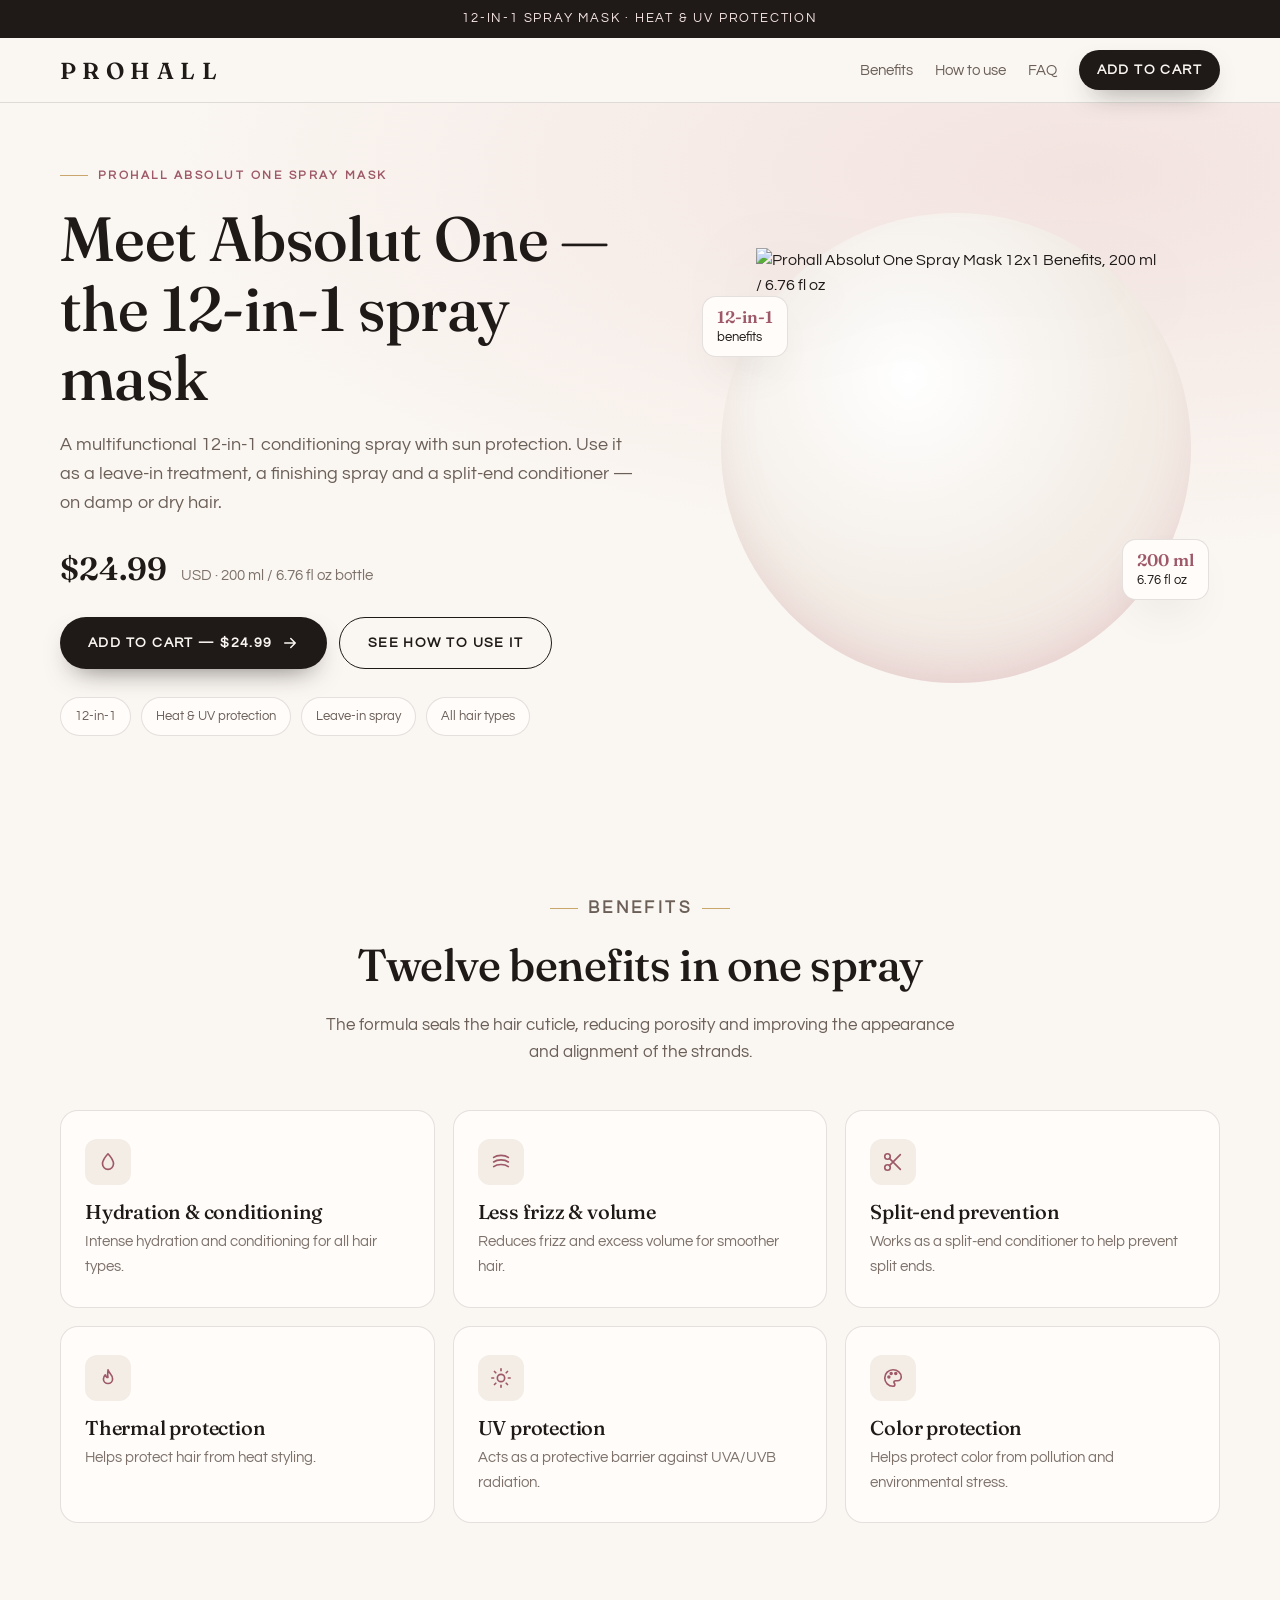
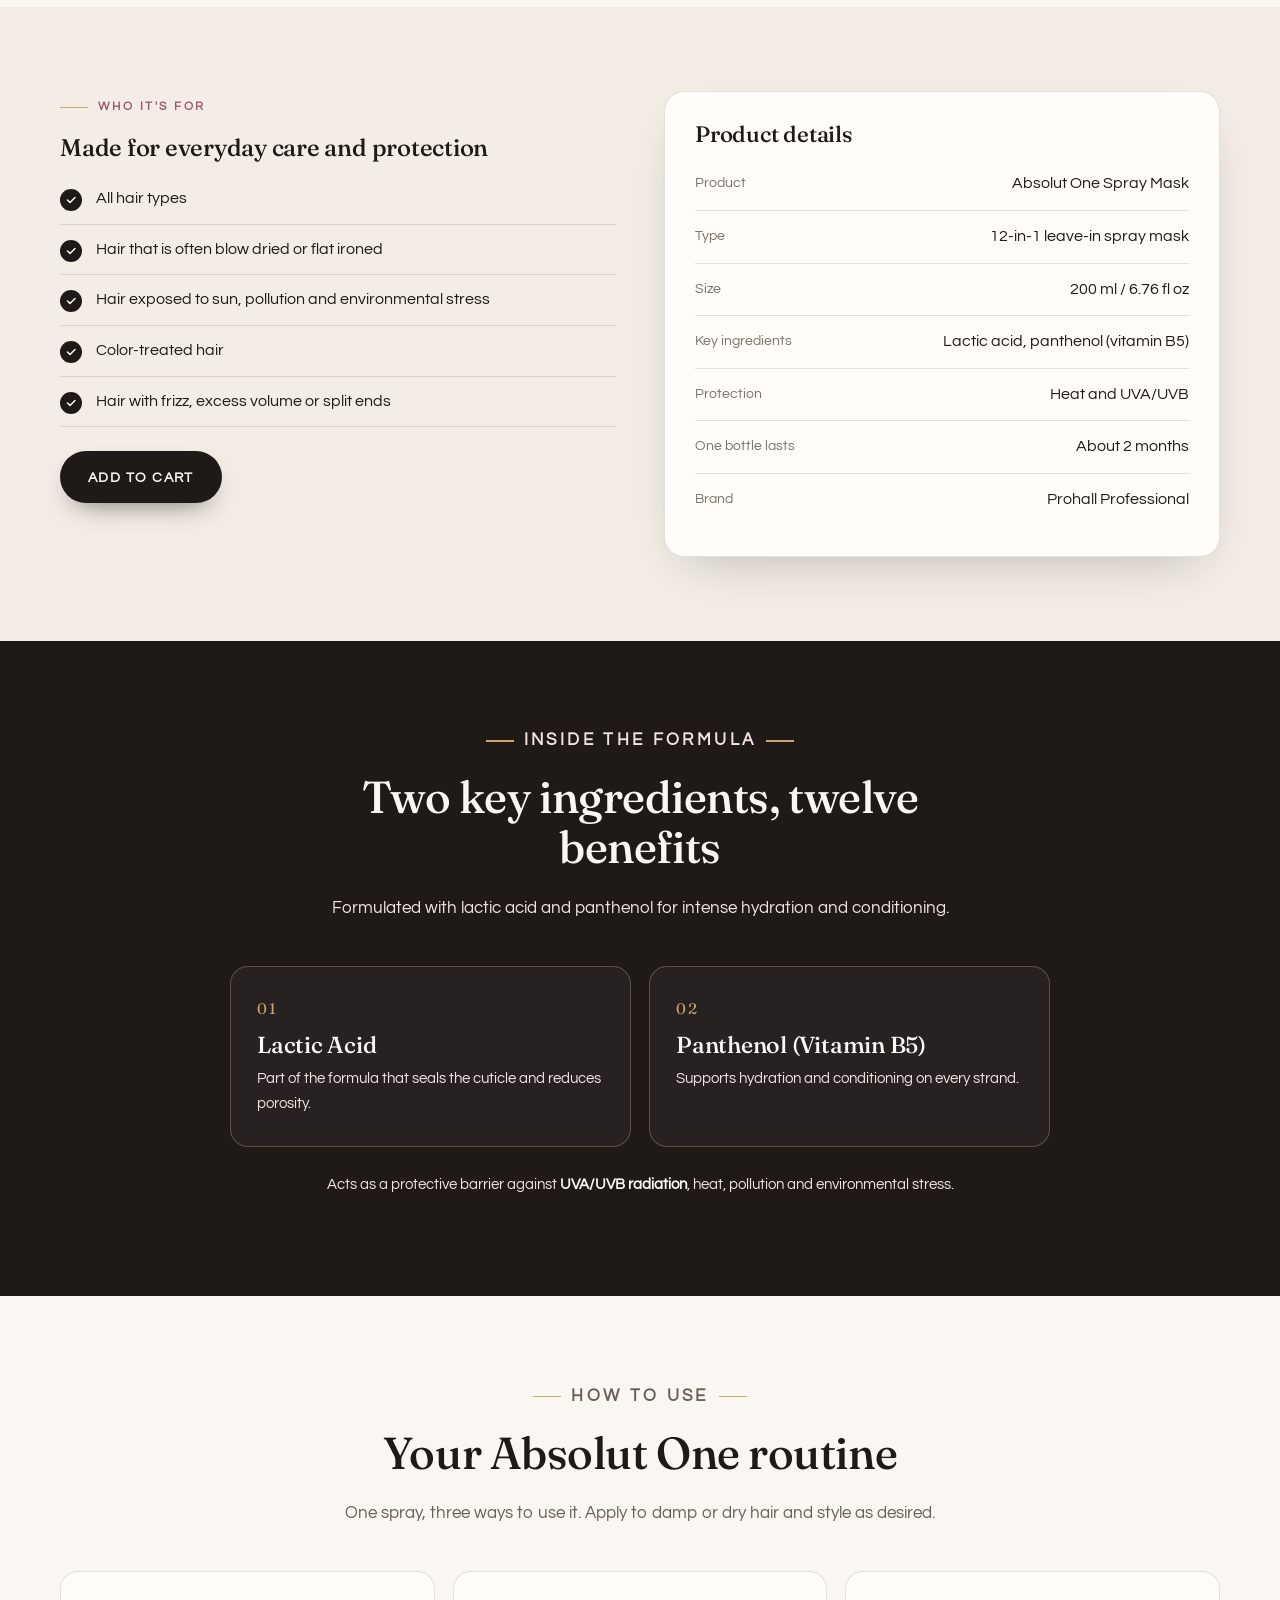
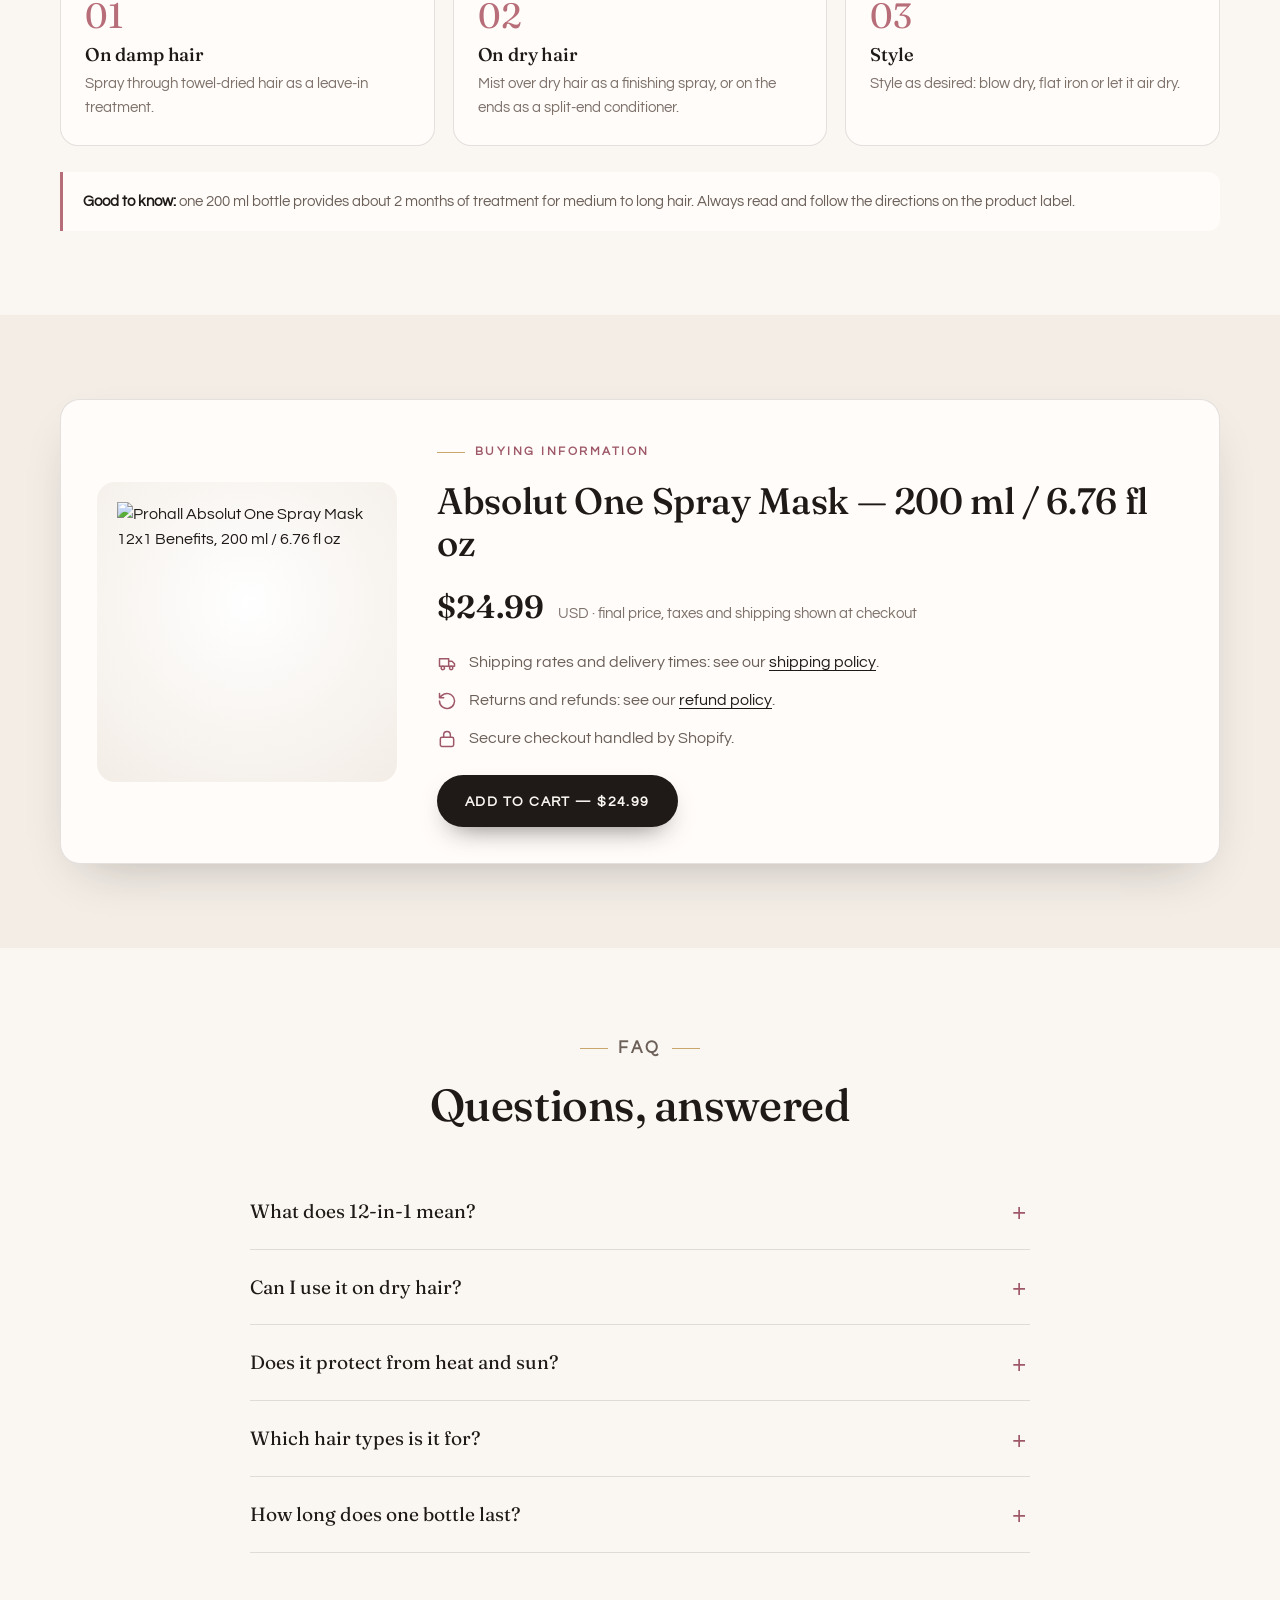
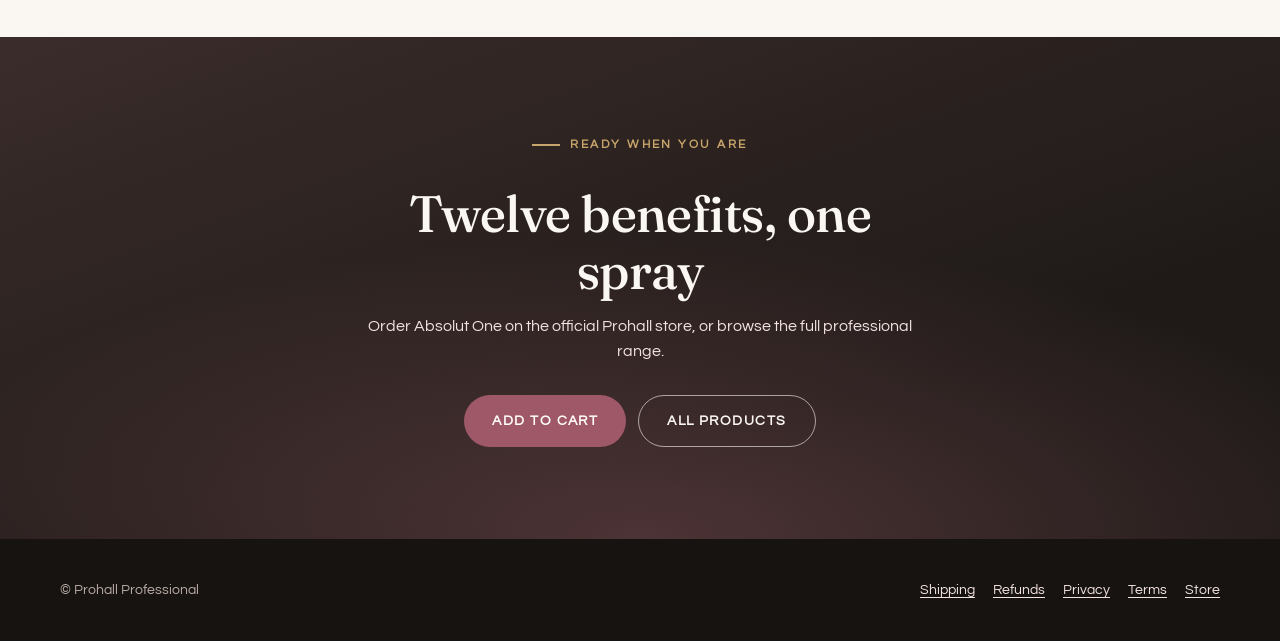
==== absolut-one/a/index.html @ b6f7faee "Add prohall.us landing pages for all five products Short paths /<product>/a/ and /<product>/b/ for S" ====
<!doctype html>
<html lang="en">
<head>
  <meta charset="utf-8">
  <meta name="viewport" content="width=device-width, initial-scale=1">
  <!-- VERSION A — layout test. Same headline, copy, photos and offer as version B; only the layout differs. -->
  <title>Meet Absolut One | Prohall 12-in-1 Spray Mask 200 ml</title>
  <meta name="description" content="Prohall Absolut One Spray Mask 200 ml / 6.76 fl oz: a 12-in-1 leave-in conditioning spray with heat and UV protection, made with lactic acid and panthenol.">
  <meta name="robots" content="noindex">
  <link rel="preconnect" href="https://fonts.googleapis.com">
  <link rel="preconnect" href="https://fonts.gstatic.com" crossorigin>
  <link rel="stylesheet" href="https://fonts.googleapis.com/css2?family=Fraunces:ital,opsz,wght@0,9..144,400..700;1,9..144,400..700&family=Questrial&display=swap">
  <link rel="preload" as="image" href="https://cdn.shopify.com/s/files/1/0581/4065/5793/products/obsolutone.jpg?v=1626621617&width=900">
  <link rel="stylesheet" href="../assets/styles.css">
  <!-- Meta Pixel 1762938528379464: PageView + ViewContent on load, AddToCart on add-to-cart clicks.
       Purchase is sent by Shopify's Meta integration at checkout, never from this page. -->
  <script>
  !function(f,b,e,v,n,t,s){if(f.fbq)return;n=f.fbq=function(){n.callMethod?
  n.callMethod.apply(n,arguments):n.queue.push(arguments)};if(!f._fbq)f._fbq=n;
  n.push=n;n.loaded=!0;n.version='2.0';n.queue=[];t=b.createElement(e);t.async=!0;
  t.src=v;s=b.getElementsByTagName(e)[0];s.parentNode.insertBefore(t,s)}(window,
  document,'script','https://connect.facebook.net/en_US/fbevents.js');
  fbq('init', '1762938528379464');
  fbq('track', 'PageView');
  (function () {
    var P = {"ids": ["40261306319025"], "prices": {"40261306319025": 24.99}, "value": 24.99, "name": "Prohall Absolut One Spray Mask", "page": "absolut-one-v1-a", "variant": "A"};
    var base = { content_type: 'product', content_name: P.name, currency: 'USD', landing_page: P.page, landing_variant: P.variant };
    fbq('track', 'ViewContent', Object.assign({ content_ids: P.ids, value: P.value }, base));
    document.addEventListener('click', function (e) {
      var a = e.target && e.target.closest ? e.target.closest('a[href*="/cart/"]') : null;
      var m = a && a.getAttribute('href').match(/\/cart\/(\d+):(\d+)/);
      if (!m) return;
      var qty = Number(m[2]);
      fbq('track', 'AddToCart', Object.assign({ content_ids: [m[1]], num_items: qty, value: (P.prices[m[1]] || P.value) * qty }, base));
    }, true);
  })();
  </script>
</head>
<body>
  <noscript><img height="1" width="1" style="display:none" alt="" src="https://www.facebook.com/tr?id=1762938528379464&amp;ev=PageView&amp;noscript=1"></noscript>
  <a class="skip" href="#main">Skip to content</a>

  <div class="announce">12-in-1 spray mask · Heat &amp; UV protection</div>

  <header class="site-header">
    <div class="wrap">
      <span class="logo" aria-label="Prohall">PROHALL</span>
      <nav class="header-links" aria-label="Page">
        <a class="hide-sm" href="#benefits">Benefits</a>
        <a class="hide-sm" href="#how-to-use">How to use</a>
        <a class="hide-sm" href="#faq">FAQ</a>
        <a class="btn btn-primary" href="https://shop.prohall.ai/cart/40261306319025:1">Add to cart</a>
      </nav>
    </div>
  </header>

  <main id="main">

    <!-- ============ HERO ============ -->
    <section class="hero" aria-labelledby="hero-title">
      <div class="wrap hero-grid">
        <div>
          <p class="eyebrow">Prohall Absolut One Spray Mask</p>
          <h1 id="hero-title">Meet Absolut One — the 12-in-1 spray mask</h1>
          <p class="hero-lede">A multifunctional 12-in-1 conditioning spray with sun protection. Use it as a leave-in treatment, a finishing spray and a split-end conditioner — on damp or dry hair.</p>

          <div class="price-row">
            <span class="price">$24.99</span>
            <span class="price-note">USD &middot; 200 ml / 6.76 fl oz bottle</span>
          </div>

          <div class="cta-row">
            <a class="btn btn-primary" href="https://shop.prohall.ai/cart/40261306319025:1">
              Add to cart &mdash; $24.99
              <svg viewBox="0 0 24 24" fill="none" stroke="currentColor" stroke-width="2" stroke-linecap="round" stroke-linejoin="round" aria-hidden="true"><path d="M5 12h14M13 6l6 6-6 6"/></svg>
            </a>
            <a class="btn btn-ghost" href="#how-to-use">See how to use it</a>
          </div>

          <ul class="chips" aria-label="Product highlights"><li>12-in-1</li><li>Heat &amp; UV protection</li><li>Leave-in spray</li><li>All hair types</li></ul>
        </div>

        <div class="hero-visual">
          <div class="halo" aria-hidden="true"></div>
          <img src="https://cdn.shopify.com/s/files/1/0581/4065/5793/products/obsolutone.jpg?v=1626621617&width=900"
               width="720" height="720"
               alt="Prohall Absolut One Spray Mask 12x1 Benefits, 200 ml / 6.76 fl oz">
          <div class="float-tag t1" aria-hidden="true"><strong>12-in-1</strong>benefits</div>
          <div class="float-tag t2" aria-hidden="true"><strong>200 ml</strong>6.76 fl oz</div>
        </div>
      </div>
    </section>

    <!-- ============ BENEFITS ============ -->
    <section class="section" id="benefits" aria-labelledby="benefits-title">
      <div class="wrap">
        <div class="section-head center">
          <p class="eyebrow">Benefits</p>
          <h2 id="benefits-title">Twelve benefits in one spray</h2>
          <p>The formula seals the hair cuticle, reducing porosity and improving the appearance and alignment of the strands.</p>
        </div>

        <div class="benefits">
          <article class="benefit">
            <div class="icon"><svg viewBox="0 0 24 24" fill="none" stroke="currentColor" stroke-width="1.8" stroke-linecap="round" stroke-linejoin="round" aria-hidden="true"><path d="M12 3s6 6.5 6 11a6 6 0 0 1-12 0c0-4.5 6-11 6-11z"/></svg></div>
            <h3>Hydration &amp; conditioning</h3>
            <p>Intense hydration and conditioning for all hair types.</p>
          </article>
          <article class="benefit">
            <div class="icon"><svg viewBox="0 0 24 24" fill="none" stroke="currentColor" stroke-width="1.8" stroke-linecap="round" stroke-linejoin="round" aria-hidden="true"><path d="M4 7c4-3 12-3 16 0M4 12c4-3 12-3 16 0M4 17c4-3 12-3 16 0"/></svg></div>
            <h3>Less frizz &amp; volume</h3>
            <p>Reduces frizz and excess volume for smoother hair.</p>
          </article>
          <article class="benefit">
            <div class="icon"><svg viewBox="0 0 24 24" fill="none" stroke="currentColor" stroke-width="1.8" stroke-linecap="round" stroke-linejoin="round" aria-hidden="true"><circle cx="6" cy="6" r="3"/><circle cx="6" cy="18" r="3"/><path d="M8.1 8.1 20 20M8.1 15.9 20 4"/></svg></div>
            <h3>Split-end prevention</h3>
            <p>Works as a split-end conditioner to help prevent split ends.</p>
          </article>
          <article class="benefit">
            <div class="icon"><svg viewBox="0 0 24 24" fill="none" stroke="currentColor" stroke-width="1.8" stroke-linecap="round" stroke-linejoin="round" aria-hidden="true"><path d="M12 3c1 4 5 5 5 10a5 5 0 0 1-10 0c0-2 1-3.5 2-4.5.5 2 1.5 3 3 3-1-3 0-6 0-8.5z"/></svg></div>
            <h3>Thermal protection</h3>
            <p>Helps protect hair from heat styling.</p>
          </article>
          <article class="benefit">
            <div class="icon"><svg viewBox="0 0 24 24" fill="none" stroke="currentColor" stroke-width="1.8" stroke-linecap="round" stroke-linejoin="round" aria-hidden="true"><circle cx="12" cy="12" r="4"/><path d="M12 2v2M12 20v2M2 12h2M20 12h2M4.9 4.9l1.4 1.4M17.7 17.7l1.4 1.4M4.9 19.1l1.4-1.4M17.7 6.3l1.4-1.4"/></svg></div>
            <h3>UV protection</h3>
            <p>Acts as a protective barrier against UVA/UVB radiation.</p>
          </article>
          <article class="benefit">
            <div class="icon"><svg viewBox="0 0 24 24" fill="none" stroke="currentColor" stroke-width="1.8" stroke-linecap="round" stroke-linejoin="round" aria-hidden="true"><path d="M12 3a9 9 0 1 0 0 18c1.5 0 2-1 2-2s-1-1.5-1-2.5 1-1.5 2-1.5h2a4 4 0 0 0 4-4c0-4.5-4-8-9-8z"/><circle cx="7.5" cy="11" r="1"/><circle cx="10" cy="7" r="1"/><circle cx="15" cy="7" r="1"/></svg></div>
            <h3>Color protection</h3>
            <p>Helps protect color from pollution and environmental stress.</p>
          </article>
        </div>
      </div>
    </section>

    <!-- ============ WHO IT'S FOR + SPEC ============ -->
    <section class="section section-alt" id="details" aria-labelledby="details-title">
      <div class="wrap split">
        <div>
          <p class="eyebrow">Who it&#x27;s for</p>
          <h2 id="details-title">Made for everyday care and protection</h2>
          <ul class="ticks">
            <li>All hair types</li>
            <li>Hair that is often blow dried or flat ironed</li>
            <li>Hair exposed to sun, pollution and environmental stress</li>
            <li>Color-treated hair</li>
            <li>Hair with frizz, excess volume or split ends</li>
          </ul>
          <a class="btn btn-primary" href="https://shop.prohall.ai/cart/40261306319025:1">Add to cart</a>
        </div>

        <aside class="spec" aria-label="Product details">
          <h3>Product details</h3>
          <dl>
            <dt>Product</dt><dd>Absolut One Spray Mask</dd>
            <dt>Type</dt><dd>12-in-1 leave-in spray mask</dd>
            <dt>Size</dt><dd>200 ml / 6.76 fl oz</dd>
            <dt>Key ingredients</dt><dd>Lactic acid, panthenol (vitamin B5)</dd>
            <dt>Protection</dt><dd>Heat and UVA/UVB</dd>
            <dt>One bottle lasts</dt><dd>About 2 months</dd>
            <dt>Brand</dt><dd>Prohall Professional</dd>
          </dl>
        </aside>
      </div>
    </section>

    <!-- ============ FORMULA / KIT ============ -->
    <section class="section section-dark" id="formula" aria-labelledby="formula-title">
      <div class="wrap">
        <div class="section-head center">
          <p class="eyebrow">Inside the formula</p>
          <h2 id="formula-title">Two key ingredients, twelve benefits</h2>
          <p>Formulated with lactic acid and panthenol for intense hydration and conditioning.</p>
        </div>
        <div class="ingredients cols-2">
          <article class="ingredient">
            <span class="num">01</span>
            <h3>Lactic Acid</h3>
            <p>Part of the formula that seals the cuticle and reduces porosity.</p>
          </article>
          <article class="ingredient">
            <span class="num">02</span>
            <h3>Panthenol (Vitamin B5)</h3>
            <p>Supports hydration and conditioning on every strand.</p>
          </article>
        </div>
        <p class="lumini">Acts as a protective barrier against <strong>UVA/UVB radiation</strong>, heat, pollution and environmental stress.</p>
      </div>
    </section>

    <!-- ============ HOW TO USE ============ -->
    <section class="section" id="how-to-use" aria-labelledby="howto-title">
      <div class="wrap">
        <div class="section-head center">
          <p class="eyebrow">How to use</p>
          <h2 id="howto-title">Your Absolut One routine</h2>
          <p>One spray, three ways to use it. Apply to damp or dry hair and style as desired.</p>
        </div>
        <ol class="steps">
          <li><h3>On damp hair</h3><p>Spray through towel-dried hair as a leave-in treatment.</p></li>
          <li><h3>On dry hair</h3><p>Mist over dry hair as a finishing spray, or on the ends as a split-end conditioner.</p></li>
          <li><h3>Style</h3><p>Style as desired: blow dry, flat iron or let it air dry.</p></li>
        </ol>
        <div class="note">
          <strong>Good to know:</strong> one 200 ml bottle provides about 2 months of treatment for medium to long hair. Always read and follow the directions on the product label.
        </div>
      </div>
    </section>

    <!-- ============ BUYING INFORMATION ============ -->
    <section class="section section-alt" id="buy" aria-labelledby="buy-title">
      <div class="wrap">
        <div class="buy-card">
          <div class="pack">
            <img src="https://cdn.shopify.com/s/files/1/0581/4065/5793/products/obsolutone.jpg?v=1626621617&width=600"
                 width="720" height="720" loading="lazy"
                 alt="Prohall Absolut One Spray Mask 12x1 Benefits, 200 ml / 6.76 fl oz">
          </div>
          <div>
            <p class="eyebrow">Buying information</p>
            <h2 id="buy-title">Absolut One Spray Mask — 200 ml / 6.76 fl oz</h2>
            <div class="price-row" style="margin:6px 0 4px">
              <span class="price">$24.99</span>
              <span class="price-note">USD &middot; final price, taxes and shipping shown at checkout</span>
            </div>
            <ul class="info-list">
              <li>
                <svg viewBox="0 0 24 24" fill="none" stroke="currentColor" stroke-width="1.8" stroke-linecap="round" stroke-linejoin="round" aria-hidden="true"><path d="M3 7h11v9H3zM14 10h4l3 3v3h-7"/><circle cx="7" cy="18" r="2"/><circle cx="17" cy="18" r="2"/></svg>
                <span>Shipping rates and delivery times: see our <a href="https://shop.prohall.ai/policies/shipping-policy">shipping policy</a>.</span>
              </li>
              <li>
                <svg viewBox="0 0 24 24" fill="none" stroke="currentColor" stroke-width="1.8" stroke-linecap="round" stroke-linejoin="round" aria-hidden="true"><path d="M3 12a9 9 0 1 0 3-6.7L3 8M3 3v5h5"/></svg>
                <span>Returns and refunds: see our <a href="https://shop.prohall.ai/policies/refund-policy">refund policy</a>.</span>
              </li>
              <li>
                <svg viewBox="0 0 24 24" fill="none" stroke="currentColor" stroke-width="1.8" stroke-linecap="round" stroke-linejoin="round" aria-hidden="true"><rect x="4" y="10" width="16" height="11" rx="2"/><path d="M8 10V7a4 4 0 0 1 8 0v3"/></svg>
                <span>Secure checkout handled by Shopify.</span>
              </li>
            </ul>
            <div class="cta-row">
              <a class="btn btn-primary" href="https://shop.prohall.ai/cart/40261306319025:1">Add to cart &mdash; $24.99</a>
            </div>
          </div>
        </div>
      </div>
    </section>

    <!-- ============ FAQ ============ -->
    <section class="section" id="faq" aria-labelledby="faq-title">
      <div class="wrap">
        <div class="section-head center">
          <p class="eyebrow">FAQ</p>
          <h2 id="faq-title">Questions, answered</h2>
        </div>
        <div class="faq">
          <details>
            <summary>What does 12-in-1 mean?</summary>
            <p>Absolut One works as a leave-in treatment, finishing spray and split-end conditioner, with benefits including hydration and conditioning, less frizz and volume, split-end prevention, thermal and UV protection, and color protection.</p>
          </details>
          <details>
            <summary>Can I use it on dry hair?</summary>
            <p>Yes. Apply to damp or dry hair and style as desired.</p>
          </details>
          <details>
            <summary>Does it protect from heat and sun?</summary>
            <p>It acts as a protective barrier against UVA/UVB radiation and helps protect hair from heat, pollution and environmental stress.</p>
          </details>
          <details>
            <summary>Which hair types is it for?</summary>
            <p>All hair types.</p>
          </details>
          <details>
            <summary>How long does one bottle last?</summary>
            <p>About 2 months of treatment for medium to long hair.</p>
          </details>
        </div>
      </div>
    </section>

    <!-- ============ FINAL ACTION ============ -->
    <section class="final" aria-labelledby="final-title">
      <div class="wrap">
        <p class="eyebrow">Ready when you are</p>
        <h2 id="final-title">Twelve benefits, one spray</h2>
        <p>Order Absolut One on the official Prohall store, or browse the full professional range.</p>
        <div class="cta-row">
          <a class="btn btn-gold" href="https://shop.prohall.ai/cart/40261306319025:1">Add to cart</a>
          <a class="btn btn-ghost" href="https://shop.prohall.ai/collections/all">All products</a>
        </div>
      </div>
    </section>
  </main>

  <footer class="site-footer">
    <div class="wrap">
      <span>&copy; Prohall Professional</span>
      <nav aria-label="Store policies">
        <a href="https://shop.prohall.ai/policies/shipping-policy">Shipping</a>
        <a href="https://shop.prohall.ai/policies/refund-policy">Refunds</a>
        <a href="https://shop.prohall.ai/policies/privacy-policy">Privacy</a>
        <a href="https://shop.prohall.ai/policies/terms-of-service">Terms</a>
        <a href="https://shop.prohall.ai/">Store</a>
      </nav>
    </div>
  </footer>

  <div class="sticky-buy">
    <span class="s-name"><strong>Absolut One</strong>$24.99 &middot; 200 ml</span>
    <a class="btn btn-primary" href="https://shop.prohall.ai/cart/40261306319025:1">Add to cart</a>
  </div>

  <!-- Split tracking: replace this tag with the EXACT one copied from
       Split -> New run -> Install tracking. Same tag on A and B. -->
  <script defer src="https://YOUR-TOOL-DOMAIN/external-landing.js"
    data-split-experiment="EXPERIMENT-ID-FROM-DASHBOARD"
    data-split-storefront="shop.prohall.ai"></script>
</body>
</html>
---- absolut-one/assets/styles.css ----
/* Prohall Absolut One Spray Mask — shared layout for versions A and B.
   Both pages load this same file so only the headline differs. */

:root {
  /* Tokens matched to the live shop.prohall.ai theme ("Blush & Champagne", lux-tokens.css) */
  --ivory: #FAF6F1;      /* --lux-canvas   */
  --cream: #F3EDE6;      /* --lux-canvas-2 */
  --sand: #F3E3E0;       /* --lux-blush    */
  --espresso: #1F1A18;   /* --lux-ink      */
  --cocoa: #6B5F58;      /* --lux-ink-soft */
  --muted: #7d716a;
  --gold: #B76E79;       /* --lux-rose (primary accent) */
  --gold-deep: #9E5867;  /* --lux-rose-deep */
  --champagne: #C9A66B;  /* --lux-gold, used sparingly */
  --line: rgba(31, 26, 24, .12);
  --white: #FFFCF9;      /* --lux-card */
  --radius: 18px;        /* theme card radius */
  --radius-lg: 20px;     /* theme media radius */
  --shadow: 0 20px 50px -24px rgba(31, 26, 24, .3);
  --ease: cubic-bezier(.16, 1, .3, 1);
  --serif: "Fraunces", "Cormorant Garamond", Georgia, "Times New Roman", serif;
  --sans: "Questrial", -apple-system, BlinkMacSystemFont, "Segoe UI", Roboto, Arial, sans-serif;
  --wrap: 1200px;        /* theme page width */
}

*, *::before, *::after { box-sizing: border-box; }
html { scroll-behavior: smooth; -webkit-text-size-adjust: 100%; }
@media (prefers-reduced-motion: reduce) { html { scroll-behavior: auto; } * { transition: none !important; animation: none !important; } }

body {
  margin: 0;
  font-family: var(--sans);
  font-size: 16px;
  line-height: 1.6;
  color: var(--espresso);
  background: var(--ivory);
  -webkit-font-smoothing: antialiased;
}

img { max-width: 100%; height: auto; display: block; }
a { color: inherit; }
h1, h2, h3 { font-family: var(--serif); font-weight: 500; line-height: 1.12; margin: 0 0 .5em; letter-spacing: -.01em; }
p { margin: 0 0 1em; }

.wrap { width: 100%; max-width: var(--wrap); margin: 0 auto; padding: 0 20px; }

.skip { position: absolute; left: -9999px; top: 0; background: var(--espresso); color: var(--white); padding: 10px 16px; z-index: 100; }
.skip:focus { left: 12px; top: 12px; }

:focus-visible { outline: 3px solid var(--gold); outline-offset: 3px; border-radius: 6px; }

/* ---------- Buttons ---------- */
.btn {
  display: inline-flex; align-items: center; justify-content: center; gap: .55em;
  min-height: 52px; padding: 0 28px;
  border-radius: 999px;
  font-weight: 600; font-size: .9rem; letter-spacing: .1em; text-transform: uppercase;
  text-decoration: none;
  transition: transform .35s var(--ease), background-color .35s var(--ease), box-shadow .35s var(--ease), color .35s var(--ease);
}
.btn:hover { transform: translateY(-1px); }
.btn-primary { background: var(--espresso); color: var(--ivory); box-shadow: 0 12px 28px -14px rgba(31, 26, 24, .7); }
.btn-primary:hover { background: var(--gold-deep); }
.btn-ghost { background: transparent; color: var(--espresso); border: 1.5px solid var(--espresso); }
.btn-ghost:hover { background: var(--espresso); color: var(--ivory); }
.btn-gold { background: var(--gold-deep); color: var(--white); }
.btn-gold:hover { background: #874a57; }
.btn svg { width: 18px; height: 18px; flex: none; }

/* ---------- Announcement + header ---------- */
.announce {
  background: var(--espresso); color: var(--sand);
  text-align: center; font-size: .8rem; letter-spacing: .14em; text-transform: uppercase;
  padding: 9px 16px;
}
.site-header { border-bottom: 1px solid var(--line); background: rgba(250, 246, 241, .92); backdrop-filter: blur(8px); position: sticky; top: 0; z-index: 20; }
.site-header .wrap { display: flex; align-items: center; justify-content: space-between; height: 64px; }
.logo { font-family: var(--serif); font-size: 1.45rem; letter-spacing: .28em; text-decoration: none; font-weight: 600; }
.header-links { display: flex; align-items: center; gap: 22px; font-size: .92rem; }
.header-links a { text-decoration: none; color: var(--cocoa); }
.header-links a:hover { color: var(--espresso); text-decoration: underline; text-underline-offset: 4px; }
.header-links .btn { min-height: 40px; padding: 0 18px; font-size: .88rem; color: var(--ivory); }
.header-links .btn:hover { color: var(--ivory); text-decoration: none; }
@media (max-width: 640px) { .header-links .hide-sm { display: none; } }

/* ---------- Hero ---------- */
.hero { position: relative; overflow: hidden; padding: 56px 0 72px; background: radial-gradient(120% 90% at 85% 10%, #F3E3E0 0%, rgba(243, 227, 224, 0) 60%), var(--ivory); }
.hero-grid { display: grid; grid-template-columns: 1.05fr .95fr; gap: 48px; align-items: center; }
.eyebrow { display: inline-flex; align-items: center; gap: 10px; font-size: .78rem; letter-spacing: .2em; text-transform: uppercase; color: var(--gold-deep); font-weight: 600; margin-bottom: 18px; }
.eyebrow::before { content: ""; width: 28px; height: 1.5px; background: var(--champagne); }
.hero h1 { font-size: clamp(2.3rem, 5.2vw, 3.9rem); margin-bottom: 18px; }
.hero h1 em { font-style: italic; color: var(--gold-deep); }
.hero-lede { font-size: 1.12rem; color: var(--cocoa); max-width: 34em; }
.price-row { display: flex; align-items: baseline; gap: 14px; margin: 26px 0 22px; flex-wrap: wrap; }
.price { font-family: var(--serif); font-size: 2rem; font-weight: 600; }
.price-note { color: var(--muted); font-size: .92rem; }
.cta-row { display: flex; flex-wrap: wrap; gap: 12px; }
.chips { list-style: none; padding: 0; margin: 28px 0 0; display: flex; flex-wrap: wrap; gap: 10px; }
.chips li { font-size: .84rem; padding: 8px 14px; border: 1px solid var(--line); border-radius: 999px; background: var(--white); color: var(--cocoa); }

.hero-visual { position: relative; display: grid; place-items: center; }
.hero-visual .halo { position: absolute; width: min(92%, 470px); aspect-ratio: 1; border-radius: 50%; background: radial-gradient(circle at 40% 35%, #fff 0%, var(--cream) 55%, var(--sand) 100%); box-shadow: inset 0 -30px 60px -30px rgba(183, 110, 121, .3); }
.hero-visual img { position: relative; width: min(78%, 400px); filter: drop-shadow(0 30px 40px rgba(31, 26, 24, .25)); }
.float-tag { position: absolute; background: var(--white); border: 1px solid var(--line); border-radius: 14px; padding: 10px 14px; font-size: .82rem; box-shadow: var(--shadow); line-height: 1.3; }
.float-tag strong { display: block; font-family: var(--serif); font-size: 1.05rem; font-weight: 600; color: var(--gold-deep); }
.float-tag.t1 { top: 12%; left: 2%; }
.float-tag.t2 { bottom: 12%; right: 2%; }

@media (max-width: 880px) {
  .hero { padding: 36px 0 56px; }
  .hero-grid { grid-template-columns: 1fr; gap: 36px; }
  .hero-visual { order: -1; min-height: 240px; }
  .hero-visual .halo { width: min(64%, 260px); }
  .hero-visual img { width: min(46%, 200px); }
  .float-tag { padding: 7px 11px; font-size: .74rem; }
  .float-tag strong { font-size: .92rem; }
  .float-tag.t1 { top: 6%; left: 0; }
  .float-tag.t2 { bottom: 6%; right: 0; }
  .hero h1 { font-size: clamp(2rem, 8.4vw, 2.6rem); }
  .announce { font-size: .7rem; letter-spacing: .1em; }
  .cta-row .btn { flex: 1 1 100%; }
}

/* ---------- Sections ---------- */
section { scroll-margin-top: 72px; }
.section { padding: 84px 0; }
.section-alt { background: var(--cream); }
.section-dark { background: var(--espresso); color: var(--ivory); }
.section-head { max-width: 640px; margin-bottom: 44px; }
.section-head.center { margin-left: auto; margin-right: auto; text-align: center; }
.section-head.center .eyebrow::after { content: ""; width: 28px; height: 1.5px; background: var(--champagne); }
.section-dark .eyebrow, .final .eyebrow { color: var(--champagne); }
.section-head h2 { font-size: clamp(1.9rem, 3.8vw, 2.8rem); }
.section-head p { color: var(--cocoa); font-size: 1.05rem; }
.section-dark .section-head p { color: var(--sand); }
@media (max-width: 640px) { .section { padding: 60px 0; } }

/* Benefits */
.benefits { display: grid; grid-template-columns: repeat(3, 1fr); gap: 18px; }
.benefit { background: var(--white); border: 1px solid var(--line); border-radius: var(--radius); padding: 28px 24px; transition: transform .2s ease, box-shadow .2s ease; }
.benefit:hover { transform: translateY(-3px); box-shadow: var(--shadow); }
.benefit .icon { width: 46px; height: 46px; border-radius: 12px; display: grid; place-items: center; background: var(--cream); color: var(--gold-deep); margin-bottom: 16px; }
.benefit .icon svg { width: 22px; height: 22px; }
.benefit h3 { font-size: 1.25rem; margin-bottom: 6px; }
.benefit p { color: var(--muted); margin: 0; font-size: .96rem; }
@media (max-width: 880px) { .benefits { grid-template-columns: 1fr 1fr; } }
@media (max-width: 560px) { .benefits { grid-template-columns: 1fr; } }

/* Who it's for + spec */
.split { display: grid; grid-template-columns: 1fr 1fr; gap: 48px; align-items: start; }
@media (max-width: 880px) { .split { grid-template-columns: 1fr; gap: 32px; } }
.ticks { list-style: none; padding: 0; margin: 0 0 24px; }
.ticks li { position: relative; padding: 12px 0 12px 36px; border-bottom: 1px solid var(--line); }
.ticks li::before { content: ""; position: absolute; left: 0; top: 15px; width: 22px; height: 22px; border-radius: 50%; background: var(--espresso) url("data:image/svg+xml,%3Csvg xmlns='http://www.w3.org/2000/svg' viewBox='0 0 24 24' fill='none' stroke='%23FAF6F1' stroke-width='3' stroke-linecap='round' stroke-linejoin='round'%3E%3Cpath d='M5 12l5 5L20 7'/%3E%3C/svg%3E") center / 12px no-repeat; }
.spec { background: var(--white); border: 1px solid var(--line); border-radius: var(--radius-lg); padding: 30px; box-shadow: var(--shadow); }
.spec h3 { font-size: 1.4rem; }
.spec dl { margin: 0; display: grid; grid-template-columns: auto 1fr; }
.spec dt, .spec dd { padding: 13px 0; border-bottom: 1px solid var(--line); margin: 0; }
.spec dt { color: var(--muted); font-size: .9rem; padding-right: 18px; }
.spec dd { font-weight: 500; text-align: right; }
.spec dl > :nth-last-child(-n+2) { border-bottom: 0; }

/* Ingredients */
.ingredients { display: grid; grid-template-columns: repeat(3, 1fr); gap: 18px; }
.ingredient { border: 1px solid rgba(201, 166, 107, .35); border-radius: var(--radius); padding: 30px 26px; background: rgba(255, 255, 255, .04); }
.ingredient .num { font-family: var(--serif); font-size: .95rem; color: var(--champagne); letter-spacing: .1em; }
.ingredient h3 { font-size: 1.45rem; margin: 10px 0 8px; color: var(--ivory); }
.ingredient p { color: var(--sand); margin: 0; font-size: .96rem; }
.lumini { margin-top: 26px; text-align: center; color: var(--sand); font-size: .95rem; }
.lumini strong { color: var(--ivory); }
@media (max-width: 880px) { .ingredients { grid-template-columns: 1fr; } }

/* Steps */
.steps { list-style: none; counter-reset: step; padding: 0; margin: 0; display: grid; grid-template-columns: repeat(3, 1fr); gap: 18px; }
.steps li { counter-increment: step; background: var(--white); border: 1px solid var(--line); border-radius: var(--radius); padding: 26px 24px 24px; position: relative; }
.steps li::before { content: counter(step, decimal-leading-zero); font-family: var(--serif); font-size: 2.2rem; color: var(--gold); line-height: 1; display: block; margin-bottom: 12px; }
.steps h3 { font-size: 1.15rem; margin-bottom: 6px; }
.steps p { margin: 0; color: var(--muted); font-size: .95rem; }
@media (max-width: 880px) { .steps { grid-template-columns: 1fr 1fr; } }
@media (max-width: 560px) { .steps { grid-template-columns: 1fr; } }
.note { margin-top: 26px; padding: 18px 20px; border-left: 3px solid var(--gold); background: var(--white); border-radius: 0 12px 12px 0; font-size: .92rem; color: var(--cocoa); }
.note strong { color: var(--espresso); }

/* Buying info */
.buy-card { display: grid; grid-template-columns: 300px 1fr; gap: 40px; align-items: center; background: var(--white); border: 1px solid var(--line); border-radius: var(--radius-lg); padding: 36px; box-shadow: var(--shadow); }
.buy-card .pack { background: radial-gradient(circle at 50% 40%, #fff, var(--cream)); border-radius: var(--radius); padding: 20px; }
.buy-card h2 { font-size: clamp(1.7rem, 3vw, 2.3rem); }
.info-list { list-style: none; padding: 0; margin: 18px 0 24px; display: grid; gap: 12px; }
.info-list li { display: flex; gap: 12px; align-items: flex-start; color: var(--cocoa); }
.info-list svg { width: 20px; height: 20px; flex: none; color: var(--gold-deep); margin-top: 3px; }
.info-list a { color: var(--espresso); font-weight: 500; text-underline-offset: 3px; }
@media (max-width: 760px) { .buy-card { grid-template-columns: 1fr; padding: 24px; gap: 20px; } .buy-card .pack { max-width: 240px; margin: 0 auto; } }

/* FAQ */
.faq { max-width: 780px; margin: 0 auto; }
.faq details { border-bottom: 1px solid var(--line); }
.faq summary { list-style: none; cursor: pointer; padding: 22px 40px 22px 0; font-family: var(--serif); font-size: 1.2rem; position: relative; }
.faq summary::-webkit-details-marker { display: none; }
.faq summary::after { content: "+"; position: absolute; right: 4px; top: 50%; transform: translateY(-50%); font-family: var(--sans); font-size: 1.6rem; color: var(--gold-deep); transition: transform .2s ease; }
.faq details[open] summary::after { transform: translateY(-50%) rotate(45deg); }
.faq details p { color: var(--cocoa); padding-bottom: 20px; margin: 0; }

/* Final CTA */
.final { text-align: center; background: linear-gradient(160deg, #3a2c2a 0%, var(--espresso) 70%); color: var(--ivory); padding: 92px 0; position: relative; overflow: hidden; }
.final::before { content: ""; position: absolute; inset: auto -10% -60% -10%; height: 120%; background: radial-gradient(closest-side, rgba(183, 110, 121, .3), transparent); pointer-events: none; }
.final .wrap { position: relative; }
.final h2 { font-size: clamp(2rem, 4.4vw, 3.2rem); max-width: 18ch; margin: 0 auto 14px; }
.final p { color: var(--sand); max-width: 36em; margin: 0 auto 30px; }
.final .cta-row { justify-content: center; }
.final .btn-ghost { color: var(--ivory); border-color: rgba(250, 246, 241, .6); }
.final .btn-ghost:hover { background: var(--ivory); color: var(--espresso); }
@media (max-width: 560px) { .final .cta-row .btn { flex: 1 1 100%; } }

/* Footer */
.site-footer { background: #171311; color: #b9aca5; padding: 40px 0 110px; font-size: .88rem; }
.site-footer .wrap { display: flex; flex-wrap: wrap; justify-content: space-between; gap: 20px; }
.site-footer nav { display: flex; flex-wrap: wrap; gap: 18px; }
.site-footer a { color: #F3E3E0; text-underline-offset: 3px; }
@media (min-width: 881px) { .site-footer { padding-bottom: 40px; } }

/* Sticky mobile buy bar */
.sticky-buy { position: fixed; left: 0; right: 0; bottom: 0; z-index: 30; display: none; align-items: center; gap: 12px; padding: 12px 16px calc(12px + env(safe-area-inset-bottom)); background: rgba(250, 246, 241, .97); border-top: 1px solid var(--line); box-shadow: 0 -10px 30px -18px rgba(31, 26, 24, .4); }
.sticky-buy .s-name { flex: 1; line-height: 1.25; font-size: .9rem; }
.sticky-buy .s-name strong { display: block; font-family: var(--serif); font-size: 1rem; }
.sticky-buy .btn { min-height: 46px; padding: 0 22px; }
@media (max-width: 880px) { .sticky-buy { display: flex; } }

/* ---------- Flexible grids (column count follows item count) ---------- */
.ingredients.cols-2 { grid-template-columns: repeat(2, 1fr); max-width: 820px; margin: 0 auto; }
.ingredients.cols-4 { grid-template-columns: repeat(4, 1fr); }
.steps.cols-4 { grid-template-columns: repeat(4, 1fr); }
@media (max-width: 1000px) { .ingredients.cols-4 { grid-template-columns: 1fr 1fr; } .steps.cols-4 { grid-template-columns: 1fr 1fr; } }
@media (max-width: 560px) { .ingredients.cols-2, .ingredients.cols-4, .steps.cols-4 { grid-template-columns: 1fr; } }
.ingredient .size { display: inline-block; margin-top: 12px; font-size: .8rem; letter-spacing: .12em; text-transform: uppercase; color: var(--champagne); }

/* ---------- Product gallery ---------- */
.gallery { display: grid; grid-template-columns: repeat(4, 1fr); gap: 14px; }
.gallery figure { margin: 0; background: var(--white); border: 1px solid var(--line); border-radius: var(--radius); overflow: hidden; aspect-ratio: 1; }
.gallery img { width: 100%; height: 100%; object-fit: cover; }
@media (max-width: 760px) { .gallery { grid-template-columns: 1fr 1fr; } }

/* ---------- Size picker (multi-variant products) ---------- */
.sizes { display: grid; grid-template-columns: 1fr 1fr; gap: 12px; margin: 18px 0 22px; }
.size-card { display: block; text-decoration: none; border: 1.5px solid var(--line); border-radius: var(--radius); padding: 16px 18px; background: var(--white); transition: border-color .35s var(--ease), transform .35s var(--ease); }
.size-card:hover { border-color: var(--gold-deep); transform: translateY(-2px); }
.size-card .sz { display: block; font-size: .78rem; letter-spacing: .14em; text-transform: uppercase; color: var(--muted); }
.size-card .pr { display: block; font-family: var(--serif); font-size: 1.5rem; font-weight: 600; margin: 2px 0 6px; }
.size-card .go { font-size: .82rem; font-weight: 600; letter-spacing: .08em; text-transform: uppercase; color: var(--gold-deep); }
@media (max-width: 420px) { .sizes { grid-template-columns: 1fr; } }

/* Keep tall product photos (e.g. portrait bottle shots) in proportion */
.hero-visual img { max-height: 480px; object-fit: contain; }
.buy-card .pack img { max-height: 320px; width: 100%; object-fit: contain; }
@media (max-width: 880px) { .hero-visual img { max-height: 260px; } }
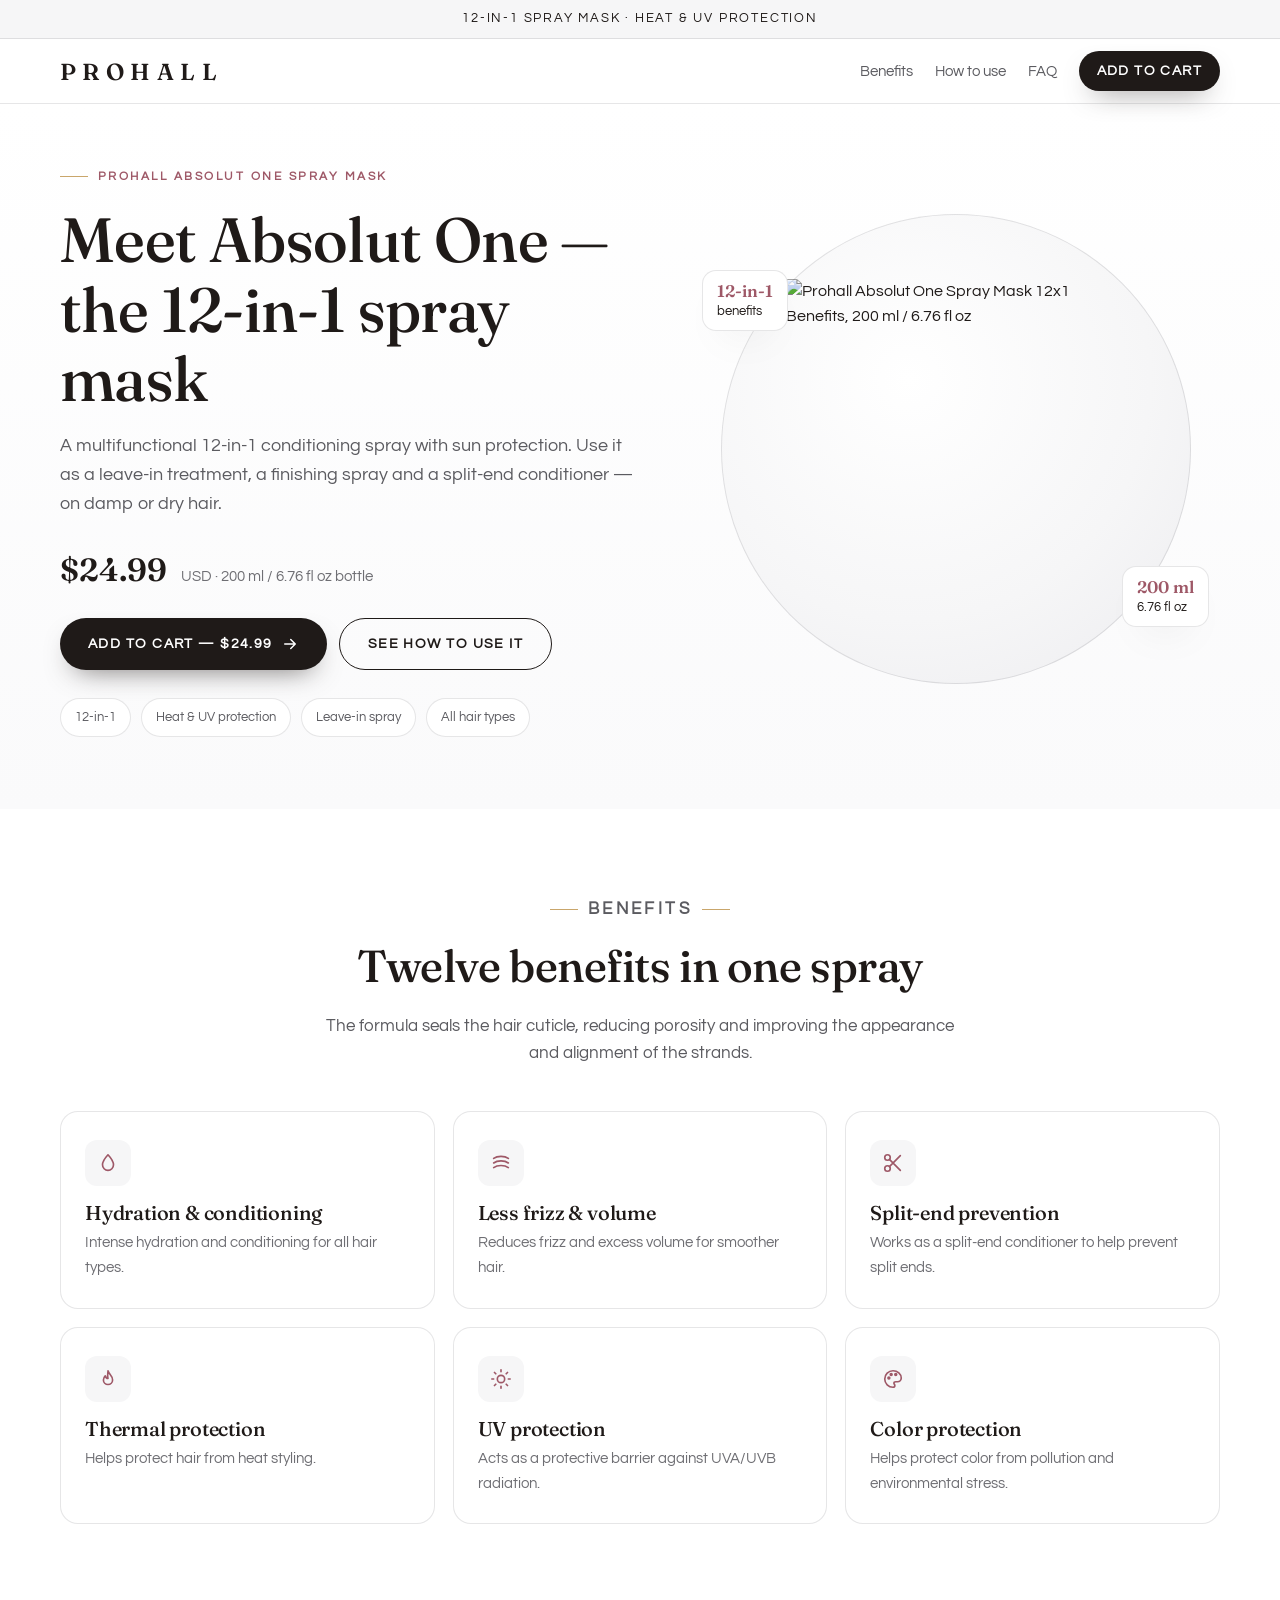
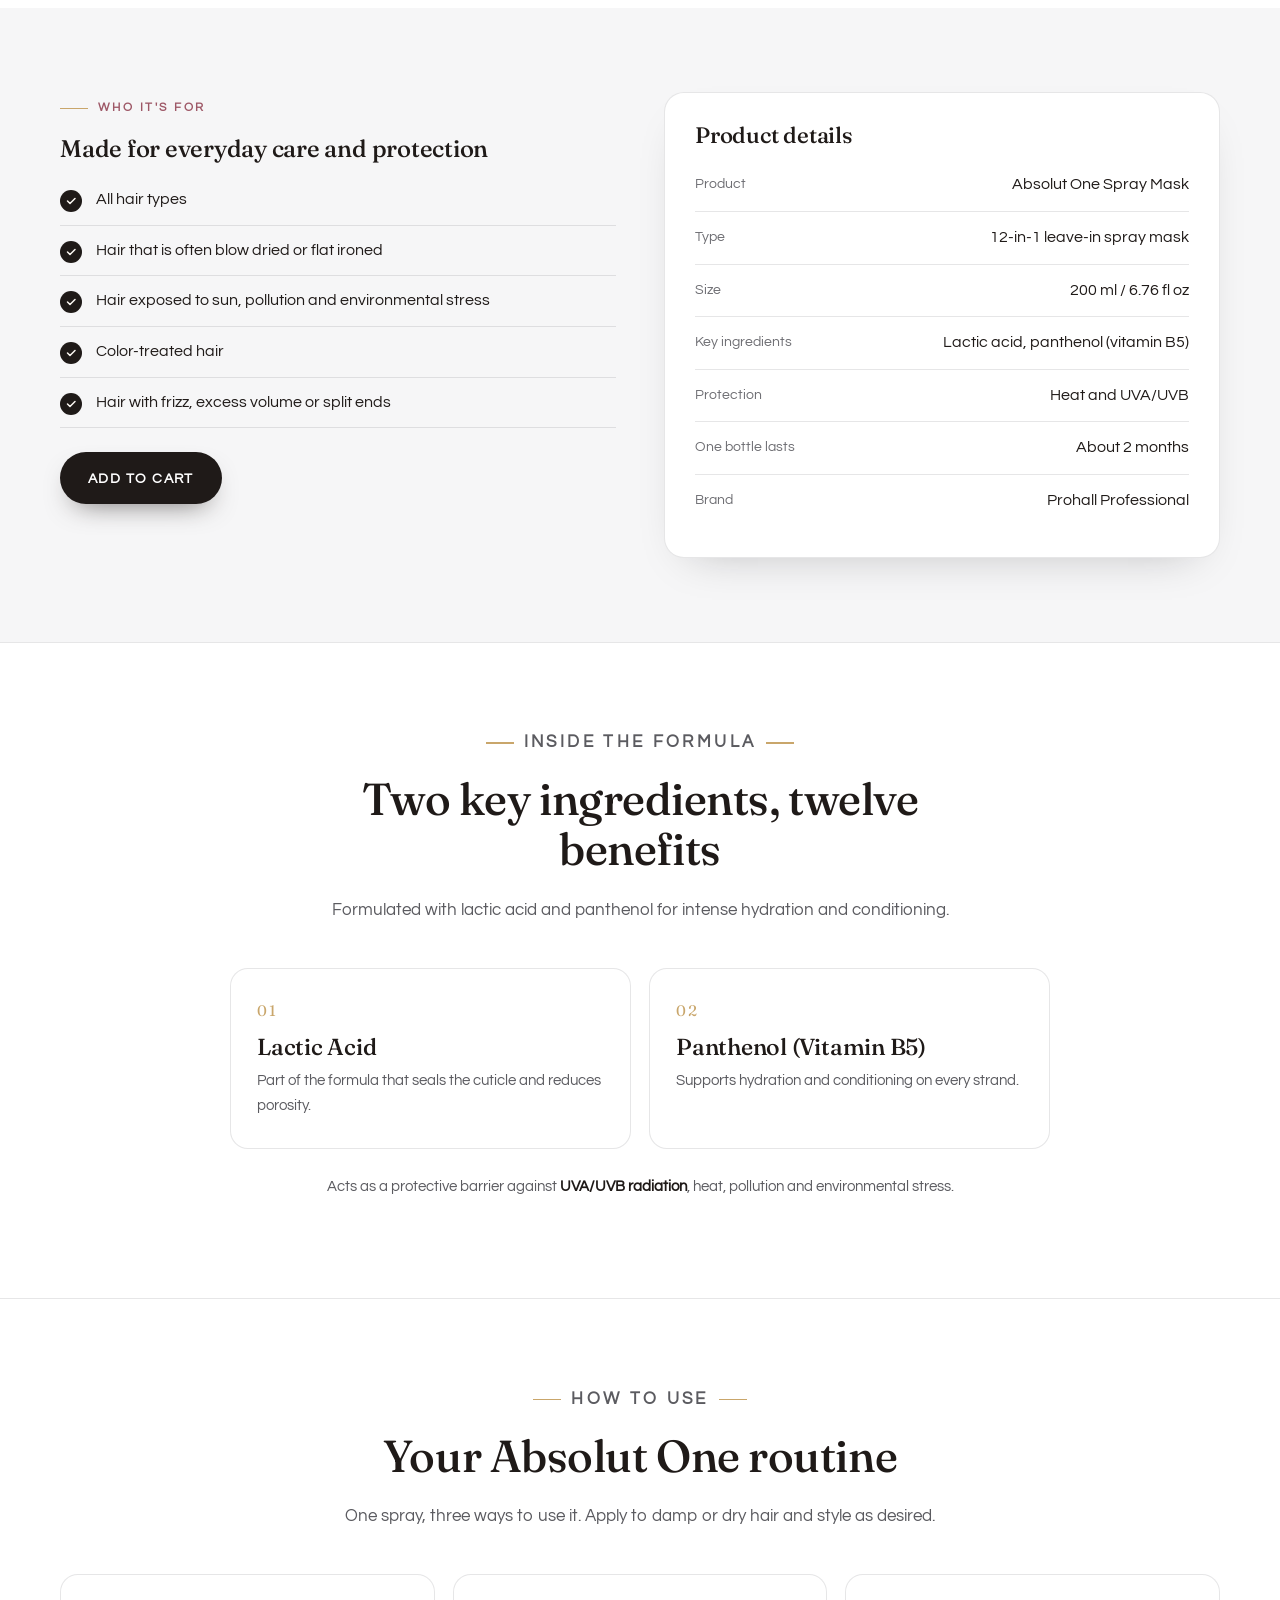
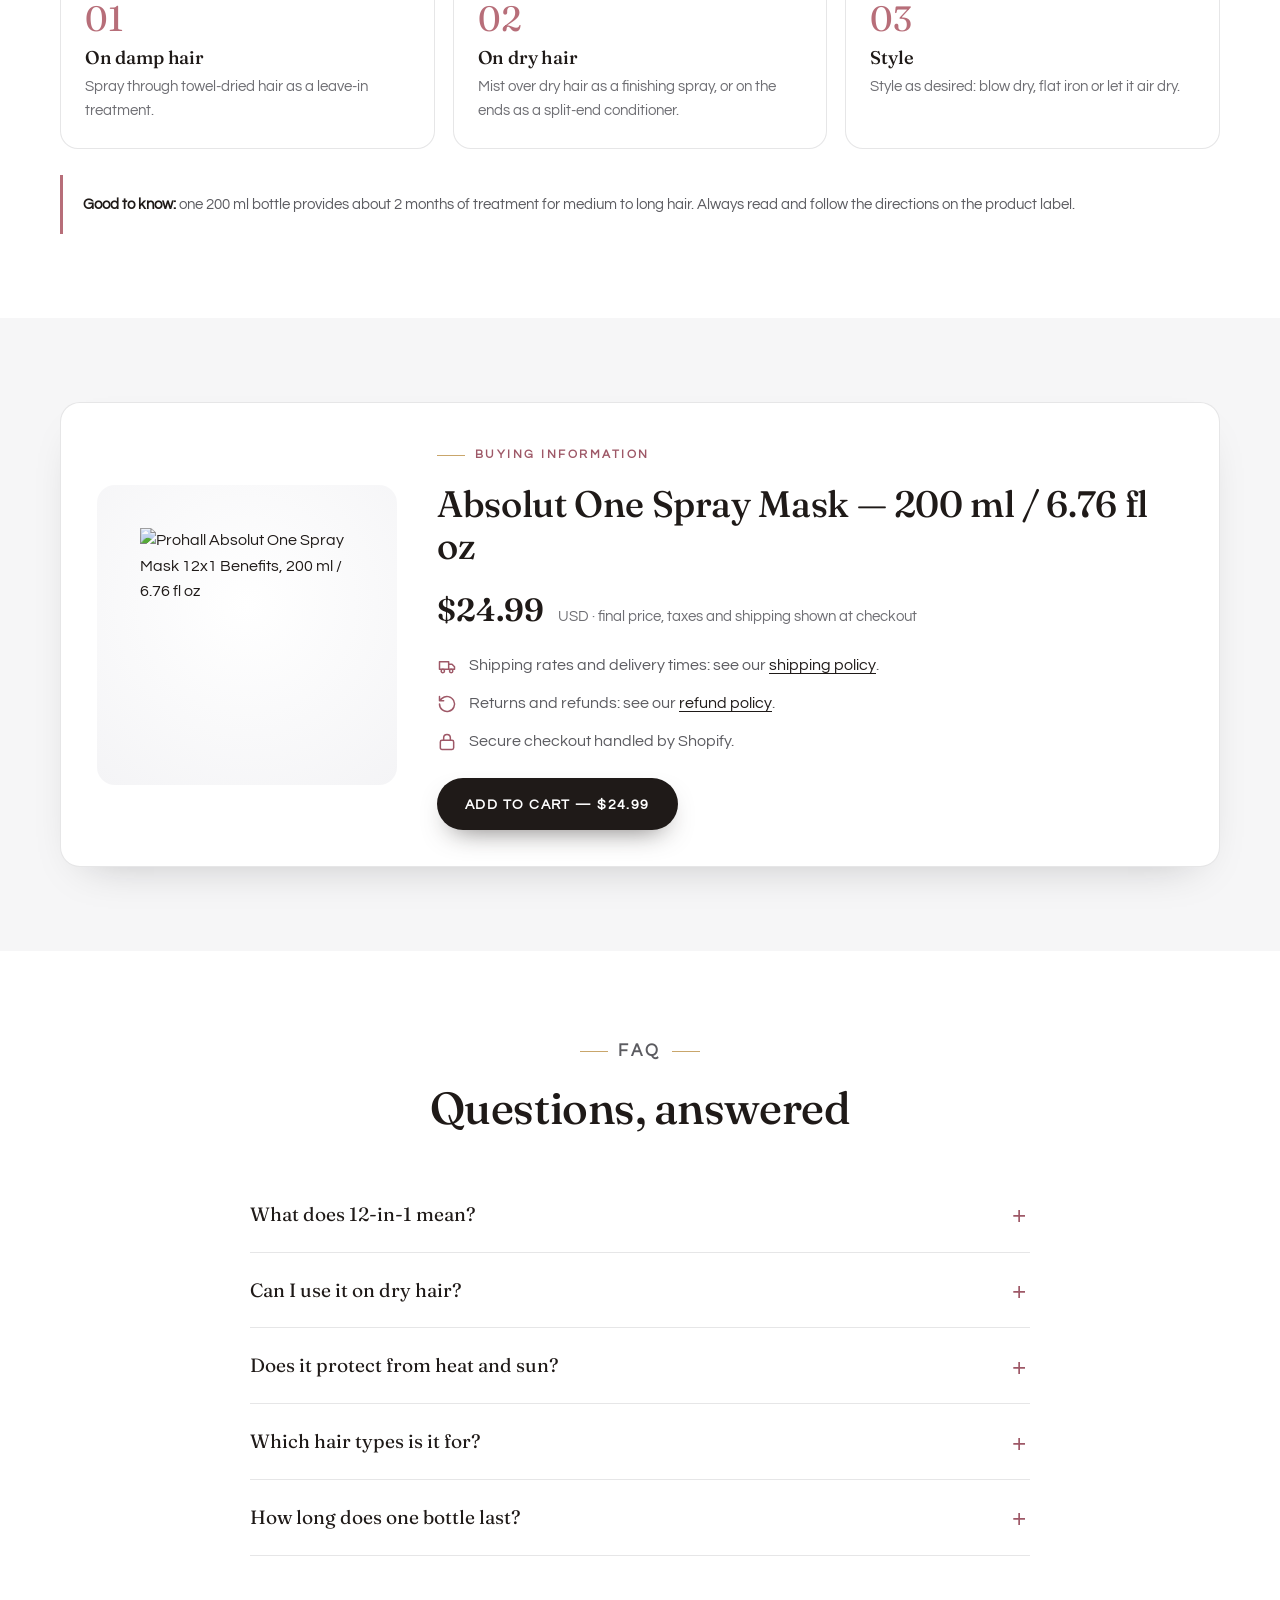
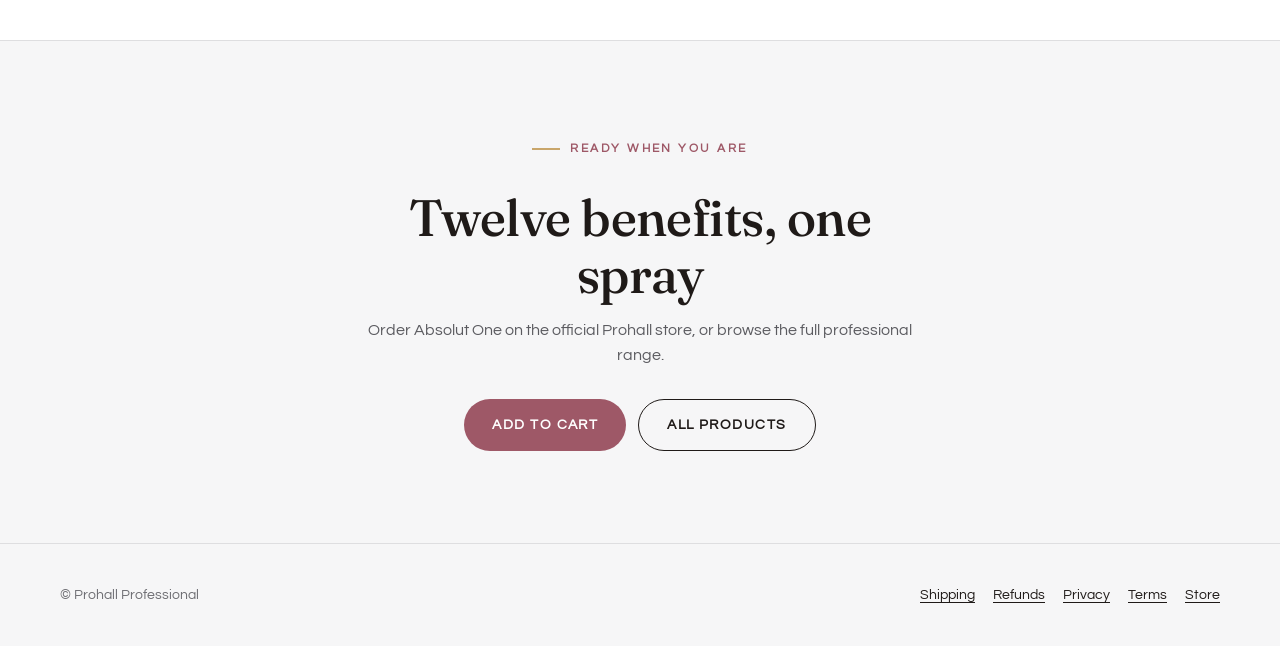
==== commit e7b080c4: "Install Split tag for experiment absolut-one-a568fdbb on /absolut-one/ A and B Replaces the placehol" ====
--- a/absolut-one/a/index.html
+++ b/absolut-one/a/index.html
@@ -311,10 +311,7 @@
     <a class="btn btn-primary" href="https://shop.prohall.ai/cart/40261306319025:1">Add to cart</a>
   </div>
 
-  <!-- Split tracking: replace this tag with the EXACT one copied from
-       Split -> New run -> Install tracking. Same tag on A and B. -->
-  <script defer src="https://YOUR-TOOL-DOMAIN/external-landing.js"
-    data-split-experiment="EXPERIMENT-ID-FROM-DASHBOARD"
-    data-split-storefront="shop.prohall.ai"></script>
+  <!-- Split tracking (from Split -> New run -> Install tracking). Same tag on A and B. -->
+  <script defer src="https://split-ivory-one.vercel.app/external-landing.js" data-split-experiment="absolut-one-a568fdbb" data-split-storefront="shop.prohall.ai"></script>
 </body>
 </html>
--- a/absolut-one/assets/styles.css
+++ b/absolut-one/assets/styles.css
@@ -252,3 +252,80 @@
 .hero-visual img { max-height: 480px; object-fit: contain; }
 .buy-card .pack img { max-height: 320px; width: 100%; object-fit: contain; }
 @media (max-width: 880px) { .hero-visual img { max-height: 260px; } }
+
+/* ==========================================================================
+   WHITE THEME — matches the white Shopify checkout the buttons lead to.
+   Same layout, fonts and accents (rose buttons/labels, champagne lines);
+   only surfaces change: white pages, light grey alternating sections,
+   no dark bands. Applies to versions A and B alike.
+   ========================================================================== */
+:root {
+  --ivory: #FFFFFF;      /* page background */
+  --cream: #F6F6F7;      /* alternating sections */
+  --sand: #F1F1F3;       /* soft tints (hero glow, halos) */
+  --white: #FFFFFF;      /* cards */
+  --cocoa: #5B5B60;      /* secondary text, neutral grey */
+  --muted: #6E6E73;
+  --line: rgba(17, 17, 20, .10);
+  --shadow: 0 18px 44px -26px rgba(17, 17, 20, .28);
+}
+
+body { background: #FFFFFF; }
+
+/* Announcement bar + header */
+.announce { background: var(--cream); color: var(--espresso); border-bottom: 1px solid var(--line); }
+.site-header { background: rgba(255, 255, 255, .94); }
+
+/* Hero (A) */
+.hero { background: linear-gradient(180deg, #FFFFFF 0%, #FAFAFB 100%); }
+.hero-visual .halo { background: radial-gradient(circle at 40% 35%, #FFFFFF 0%, #F6F6F7 58%, #ECECEF 100%); box-shadow: inset 0 0 0 1px var(--line); }
+.buy-card .pack { background: radial-gradient(circle at 50% 40%, #FFFFFF, #F4F4F6); }
+
+/* Ingredients band (A): was dark, now white with hairlines */
+.section-dark { background: #FFFFFF; color: var(--espresso); border-top: 1px solid var(--line); border-bottom: 1px solid var(--line); }
+.section-dark .section-head p { color: var(--cocoa); }
+.section-dark .eyebrow { color: var(--gold-deep); }
+.ingredient { background: var(--white); border: 1px solid var(--line); }
+.ingredient h3 { color: var(--espresso); }
+.ingredient p { color: var(--cocoa); }
+.lumini { color: var(--cocoa); }
+.lumini strong { color: var(--espresso); }
+
+/* Final call to action (A): was dark gradient, now light grey */
+.final { background: var(--cream); color: var(--espresso); border-top: 1px solid var(--line); }
+.final::before { display: none; }
+.final .eyebrow { color: var(--gold-deep); }
+.final p { color: var(--cocoa); }
+.final .btn-ghost { color: var(--espresso); border-color: var(--espresso); }
+.final .btn-ghost:hover { background: var(--espresso); color: #FFFFFF; }
+
+/* Footer: light, like checkout */
+.site-footer { background: var(--cream); color: var(--muted); border-top: 1px solid var(--line); }
+.site-footer a { color: var(--espresso); }
+
+/* Sticky phone bar */
+.sticky-buy { background: rgba(255, 255, 255, .97); }
+
+/* --------------------------------------------------------------------------
+   Product photos: no square box, perfectly centred in the circle (A).
+   The store photos sit on a white square, so:
+   - mix-blend-mode: multiply makes that white disappear into the circle,
+   - no drop-shadow (a shadow traces the photo's square edge),
+   - circle and photo share one grid cell, so both are centred exactly,
+   - a square, object-fit: contain frame keeps tall and wide photos centred.
+   -------------------------------------------------------------------------- */
+.hero-visual { display: grid; place-items: center; isolation: isolate; }
+.hero-visual .halo { position: relative; grid-area: 1 / 1; width: min(92%, 470px); aspect-ratio: 1; }
+.hero-visual img {
+  position: relative; grid-area: 1 / 1;
+  width: min(68%, 340px); height: auto; aspect-ratio: 1; max-height: none;
+  object-fit: contain; object-position: 50% 50%;
+  mix-blend-mode: multiply; filter: none;
+}
+.buy-card .pack { display: grid; place-items: center; isolation: isolate; aspect-ratio: 1; }
+.buy-card .pack img { width: 82%; height: auto; aspect-ratio: 1; max-height: none; object-fit: contain; mix-blend-mode: multiply; filter: none; }
+.gallery img { mix-blend-mode: multiply; }
+@media (max-width: 880px) {
+  .hero-visual .halo { width: min(70%, 280px); }
+  .hero-visual img { width: min(50%, 200px); max-height: none; }
+}
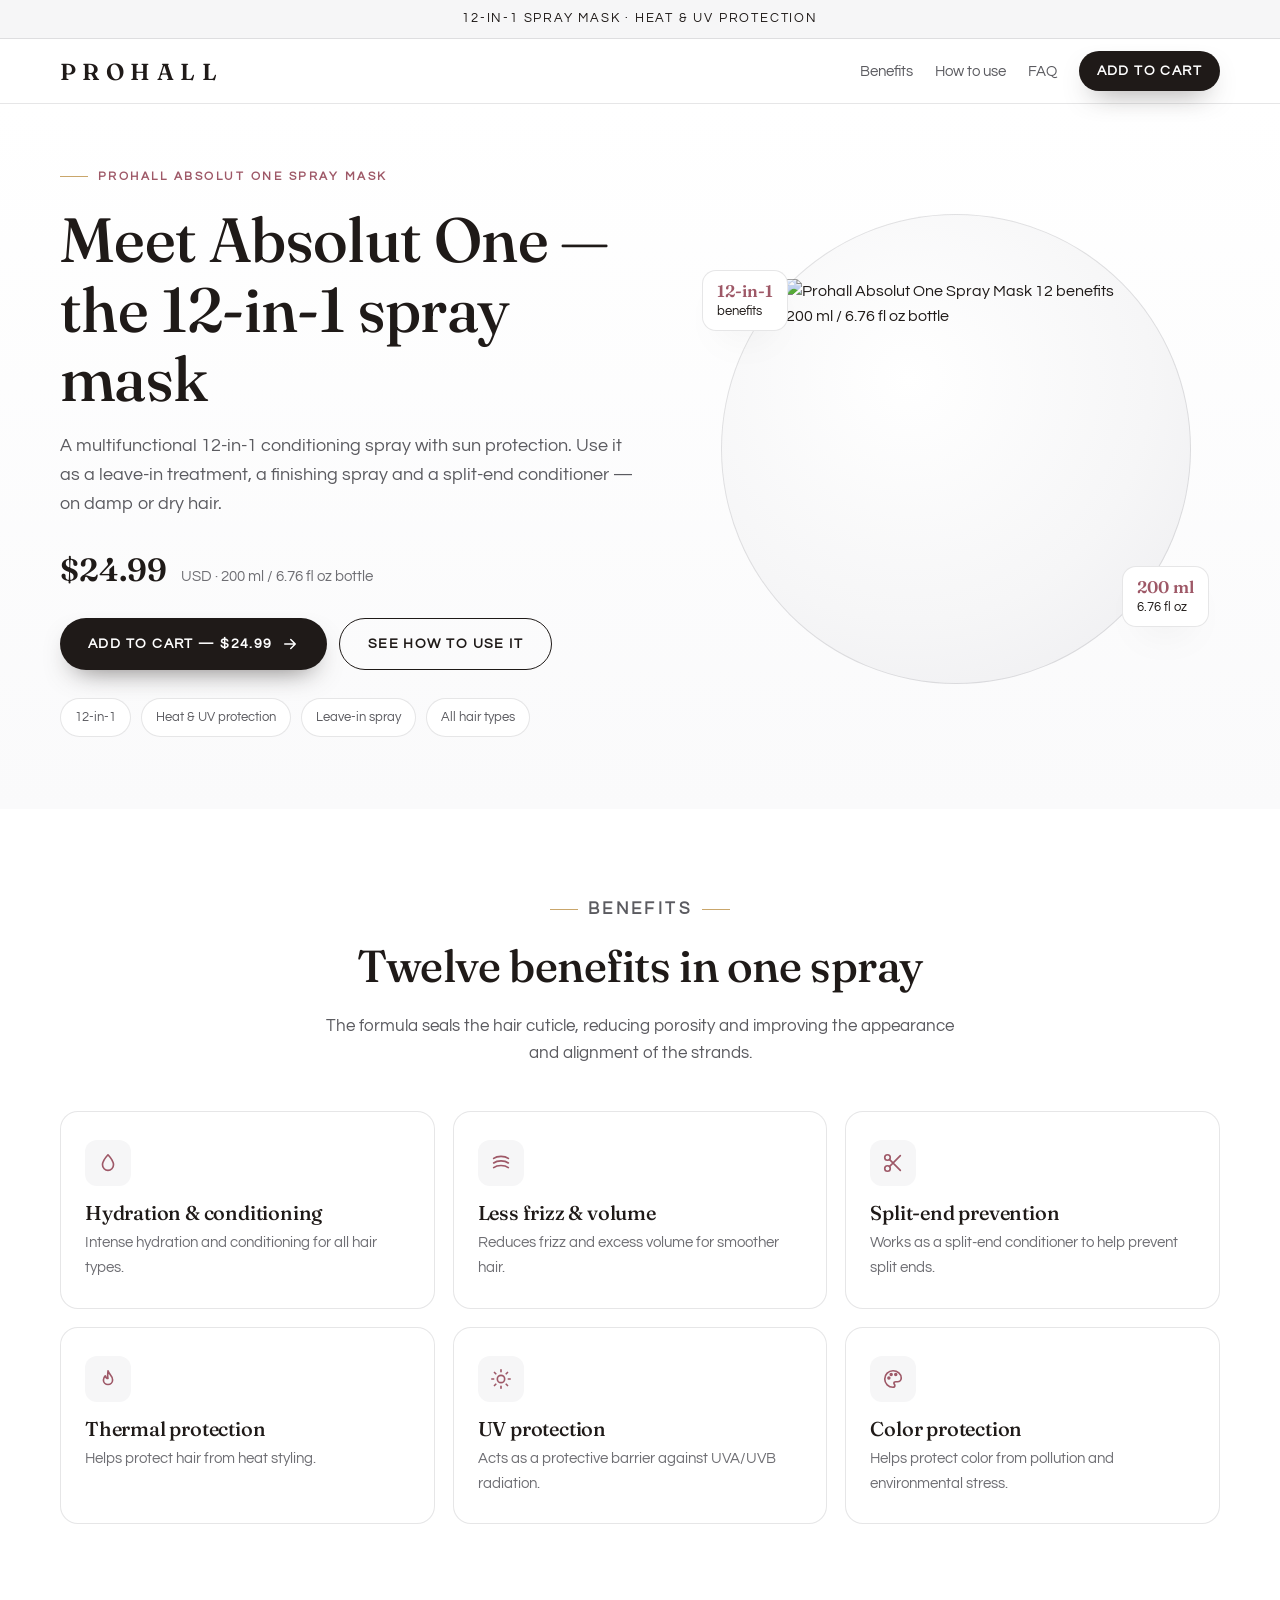
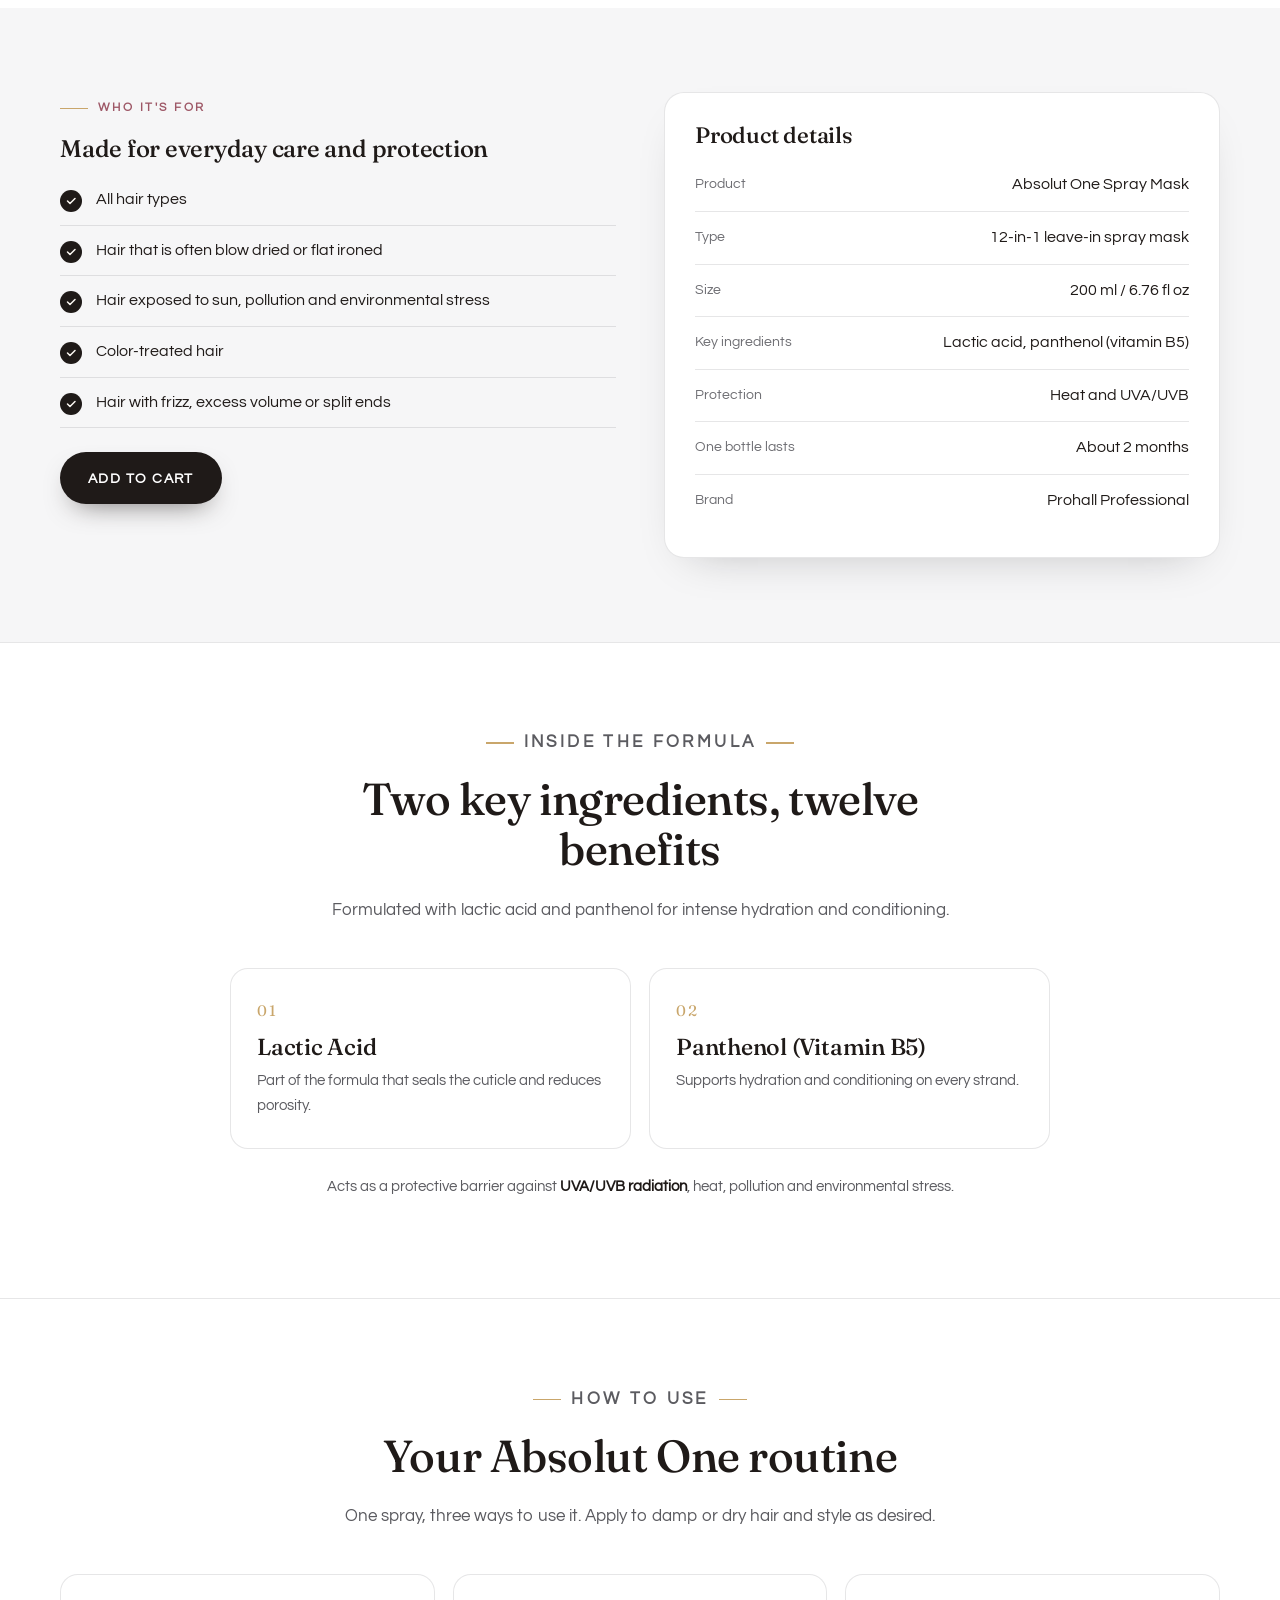
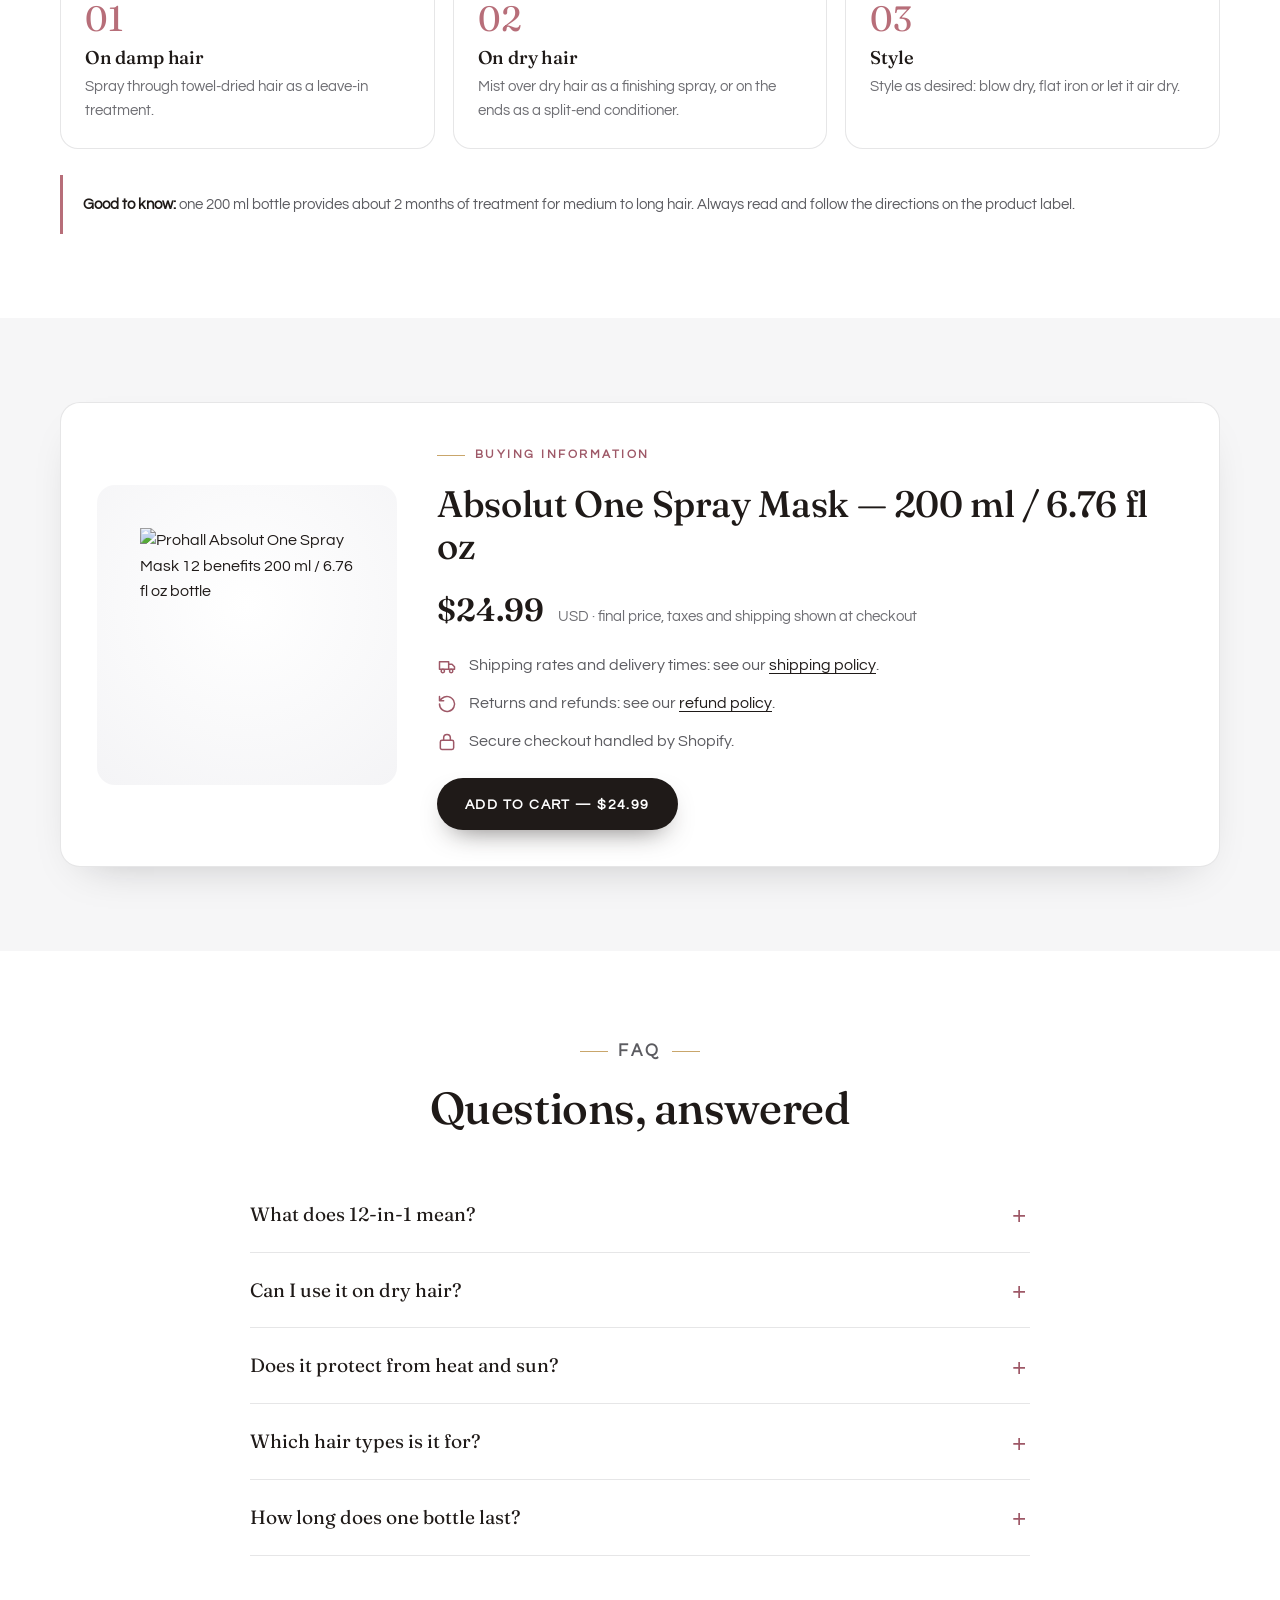
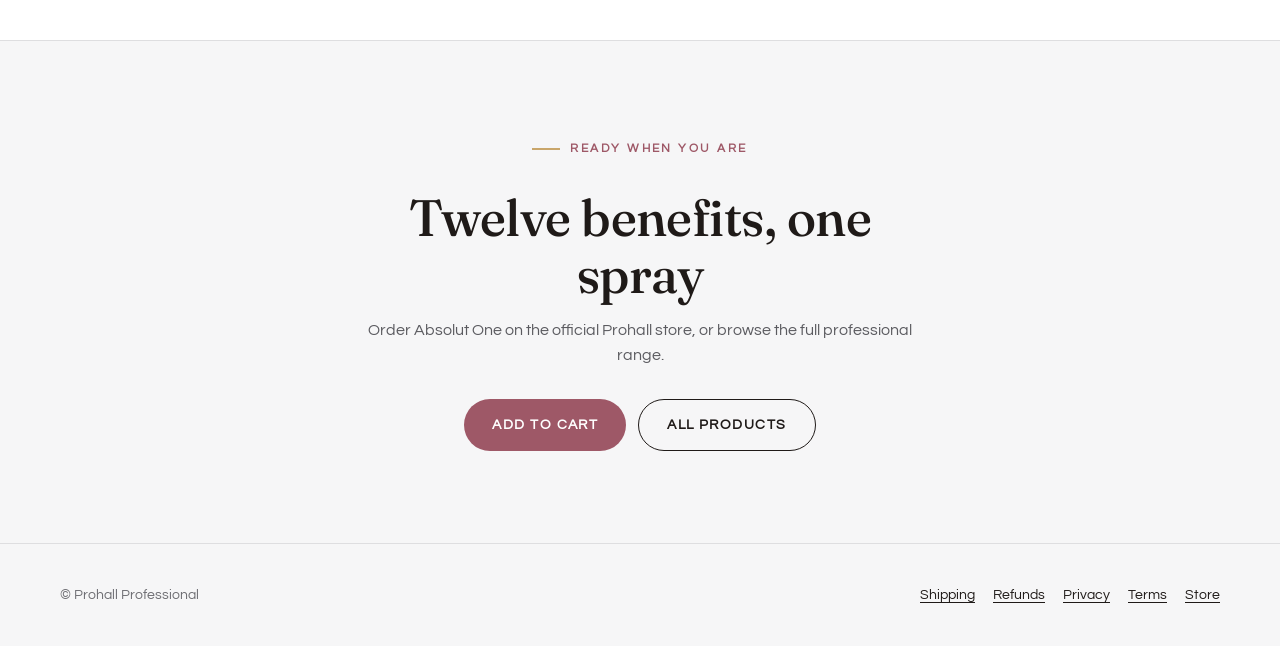
==== commit 20945e07: "Use the new Shopify product photos for Absolut One and Burix One Absolut One: absolut-one-spray-mask" ====
--- a/absolut-one/a/index.html
+++ b/absolut-one/a/index.html
@@ -10,7 +10,7 @@
   <link rel="preconnect" href="https://fonts.googleapis.com">
   <link rel="preconnect" href="https://fonts.gstatic.com" crossorigin>
   <link rel="stylesheet" href="https://fonts.googleapis.com/css2?family=Fraunces:ital,opsz,wght@0,9..144,400..700;1,9..144,400..700&family=Questrial&display=swap">
-  <link rel="preload" as="image" href="https://cdn.shopify.com/s/files/1/0581/4065/5793/products/obsolutone.jpg?v=1626621617&width=900">
+  <link rel="preload" as="image" href="https://cdn.shopify.com/s/files/1/0581/4065/5793/files/absolut-one-spray-mask-200ml.webp?v=1794843814&width=900">
   <link rel="stylesheet" href="../assets/styles.css">
   <!-- Meta Pixel 1762938528379464: PageView + ViewContent on load, AddToCart on add-to-cart clicks.
        Purchase is sent by Shopify's Meta integration at checkout, never from this page. -->
@@ -82,9 +82,9 @@
 
         <div class="hero-visual">
           <div class="halo" aria-hidden="true"></div>
-          <img src="https://cdn.shopify.com/s/files/1/0581/4065/5793/products/obsolutone.jpg?v=1626621617&width=900"
-               width="720" height="720"
-               alt="Prohall Absolut One Spray Mask 12x1 Benefits, 200 ml / 6.76 fl oz">
+          <img src="https://cdn.shopify.com/s/files/1/0581/4065/5793/files/absolut-one-spray-mask-200ml.webp?v=1794843814&width=900"
+               width="2000" height="2000"
+               alt="Prohall Absolut One Spray Mask 12 benefits 200 ml / 6.76 fl oz bottle">
           <div class="float-tag t1" aria-hidden="true"><strong>12-in-1</strong>benefits</div>
           <div class="float-tag t2" aria-hidden="true"><strong>200 ml</strong>6.76 fl oz</div>
         </div>
@@ -214,9 +214,9 @@
       <div class="wrap">
         <div class="buy-card">
           <div class="pack">
-            <img src="https://cdn.shopify.com/s/files/1/0581/4065/5793/products/obsolutone.jpg?v=1626621617&width=600"
-                 width="720" height="720" loading="lazy"
-                 alt="Prohall Absolut One Spray Mask 12x1 Benefits, 200 ml / 6.76 fl oz">
+            <img src="https://cdn.shopify.com/s/files/1/0581/4065/5793/files/absolut-one-spray-mask-200ml.webp?v=1794843814&width=600"
+                 width="2000" height="2000" loading="lazy"
+                 alt="Prohall Absolut One Spray Mask 12 benefits 200 ml / 6.76 fl oz bottle">
           </div>
           <div>
             <p class="eyebrow">Buying information</p>
